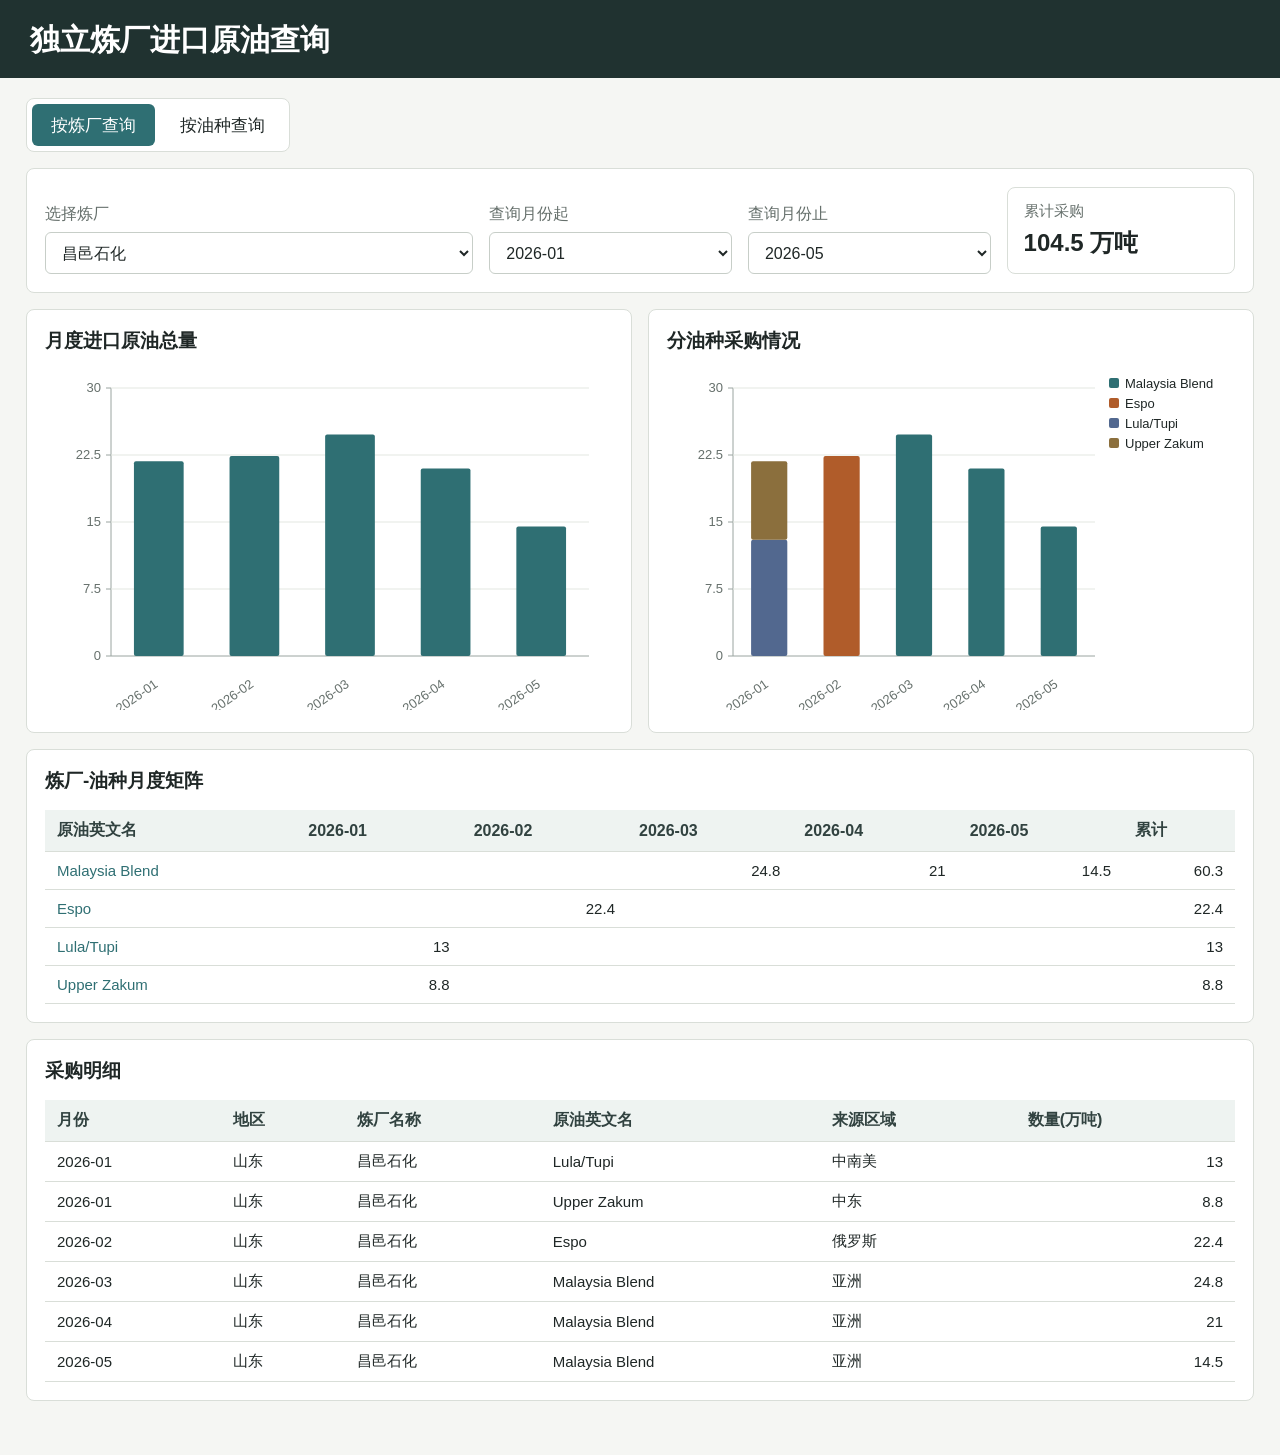
==== web/index.html @ 6b24565d "Publish OilChem query page" ====
﻿<!doctype html>
<html lang="zh-CN">
  <head>
    <meta charset="utf-8" />
    <meta name="viewport" content="width=device-width, initial-scale=1" />
    <title>独立炼厂进口原油查询</title>
    <link rel="stylesheet" href="style.css?v=20260705b" />
  </head>
  <body>
    <header class="page-header">
      <h1>独立炼厂进口原油查询</h1>
    </header>

    <main>
      <section class="local-load" id="localLoad" hidden>
        <span>浏览器阻止直接读取本地 JSON。请选择生成后的 JSON 文件：</span>
        <input id="jsonFileInput" type="file" accept=".json,application/json" />
      </section>

      <nav class="tabs" aria-label="页面切换">
        <button class="tab active" data-tab="refinery" type="button">按炼厂查询</button>
        <button class="tab" data-tab="oil" type="button">按油种查询</button>
      </nav>

      <section id="refinery" class="panel active">
        <section class="query-panel">
          <label>
            选择炼厂
            <select id="refinerySelect"></select>
          </label>
          <label>
            查询月份起
            <select id="refineryMonthStart"></select>
          </label>
          <label>
            查询月份止
            <select id="refineryMonthEnd"></select>
          </label>
          <div class="metric inline-metric">
            <span>累计采购</span>
            <strong id="refineryTotal">-</strong>
          </div>
        </section>

        <div class="grid two">
          <section class="block">
            <h2>月度进口原油总量</h2>
            <div id="refineryMonthlyChart" class="chart"></div>
          </section>
          <section class="block">
            <h2>分油种采购情况</h2>
            <div id="refineryStackChart" class="chart"></div>
          </section>
        </div>
        <section class="block">
          <h2>炼厂-油种月度矩阵</h2>
          <div id="refineryMatrix"></div>
        </section>
        <section class="block">
          <h2>采购明细</h2>
          <div id="refineryDetail"></div>
        </section>
      </section>

      <section id="oil" class="panel">
        <section class="query-panel">
          <label>
            选择油种
            <select id="oilSelect"></select>
          </label>
          <label>
            查询月份起
            <select id="oilMonthStart"></select>
          </label>
          <label>
            查询月份止
            <select id="oilMonthEnd"></select>
          </label>
          <div class="metric inline-metric">
            <span>累计采购</span>
            <strong id="oilTotal">-</strong>
          </div>
        </section>

        <div class="grid two">
          <section class="block">
            <h2>月度采购总量</h2>
            <div id="oilMonthlyChart" class="chart"></div>
          </section>
          <section class="block">
            <h2>分炼厂采购量</h2>
            <div id="oilRefineryChart" class="chart"></div>
          </section>
        </div>
        <section class="block">
          <h2>油种-炼厂月度矩阵</h2>
          <div id="oilMatrix"></div>
        </section>
        <section class="block">
          <h2>采购明细</h2>
          <div id="oilDetail"></div>
        </section>
      </section>
    </main>

    <script src="app.js?v=20260705a"></script>
  </body>
</html>
---- web/style.css ----
﻿:root {
  --bg: #f5f6f3;
  --panel: #ffffff;
  --line: #d9ded8;
  --text: #1f2726;
  --muted: #66706c;
  --primary: #2f6f73;
  --primary-dark: #203230;
  --accent: #b05c2a;
  --soft: #eef3f1;
}

* { box-sizing: border-box; }

body {
  margin: 0;
  background: var(--bg);
  color: var(--text);
  font-family: "Microsoft YaHei", "PingFang SC", Arial, sans-serif;
  font-size: 16px;
}

.page-header {
  padding: 22px 30px 20px;
  background: var(--primary-dark);
  color: #fff;
}

.page-header h1 {
  margin: 0;
  font-size: 30px;
  line-height: 1.2;
  font-weight: 700;
}

main { padding: 20px 26px 38px; }
h2 { margin: 0 0 16px; font-size: 19px; }

.local-load,
.tabs,
.query-panel,
.block,
.metric {
  border: 1px solid var(--line);
  background: var(--panel);
}

.local-load {
  margin-bottom: 14px;
  padding: 14px 16px;
  color: var(--accent);
}

.tabs {
  display: inline-flex;
  gap: 6px;
  padding: 5px;
  border-radius: 8px;
}

.tab {
  height: 42px;
  border: 1px solid transparent;
  border-radius: 6px;
  padding: 0 18px;
  background: transparent;
  color: var(--text);
  font: inherit;
  font-size: 17px;
  cursor: pointer;
}

.tab.active { background: var(--primary); color: white; }

.panel { display: none; margin-top: 16px; }
.panel.active { display: block; }

.query-panel {
  display: grid;
  grid-template-columns: minmax(280px, 1.5fr) repeat(2, minmax(170px, 0.85fr)) minmax(190px, 0.8fr);
  gap: 16px;
  align-items: end;
  margin-bottom: 16px;
  padding: 18px;
  border-radius: 8px;
}

label {
  display: grid;
  gap: 7px;
  color: var(--muted);
  font-size: 16px;
}

select,
input {
  height: 42px;
  min-width: 0;
  border: 1px solid #c7cec8;
  border-radius: 6px;
  padding: 0 12px;
  background: white;
  color: var(--text);
  font: inherit;
  font-size: 16px;
}

.metric {
  padding: 14px 16px;
  border-radius: 8px;
}

.inline-metric { min-height: 66px; }
.metric span { display: block; color: var(--muted); font-size: 15px; }
.metric strong { display: block; margin-top: 6px; font-size: 24px; }

.grid { display: grid; gap: 16px; }
.grid.two { grid-template-columns: repeat(2, minmax(0, 1fr)); }

.block {
  margin-bottom: 16px;
  padding: 18px;
  overflow: auto;
  border-radius: 8px;
}

.chart { min-height: 340px; width: 100%; }
svg { width: 100%; height: 100%; min-height: inherit; }
svg text { fill: var(--muted); font-size: 14px; }
svg .axis, svg .tick { font-size: 13px; }
svg .value { fill: var(--text); font-size: 13px; }
svg .legend { fill: var(--text); font-size: 13px; }

.data-table {
  width: 100%;
  min-width: 780px;
  border-collapse: collapse;
  font-size: 15px;
}

.data-table th,
.data-table td {
  border-bottom: 1px solid var(--line);
  padding: 10px 12px;
  text-align: left;
  white-space: nowrap;
}

.data-table th {
  position: sticky;
  top: 0;
  z-index: 1;
  background: var(--soft);
  color: #314240;
  font-weight: 700;
  cursor: pointer;
  font-size: 16px;
}

.data-table th.sorted { color: var(--accent); }
.data-table .num { text-align: right; font-variant-numeric: tabular-nums; }

.link-button {
  height: auto;
  border: 0;
  padding: 0;
  background: transparent;
  color: var(--primary);
  text-align: left;
  font: inherit;
  cursor: pointer;
}

.link-button:hover { color: var(--accent); text-decoration: underline; }

@media (max-width: 1100px) {
  .query-panel { grid-template-columns: repeat(2, minmax(0, 1fr)); }
  .grid.two { grid-template-columns: 1fr; }
}

@media (max-width: 680px) {
  .page-header { padding: 18px; }
  main { padding: 12px; }
  .tabs { display: flex; }
  .tab { flex: 1; }
  .query-panel { grid-template-columns: 1fr; }
}
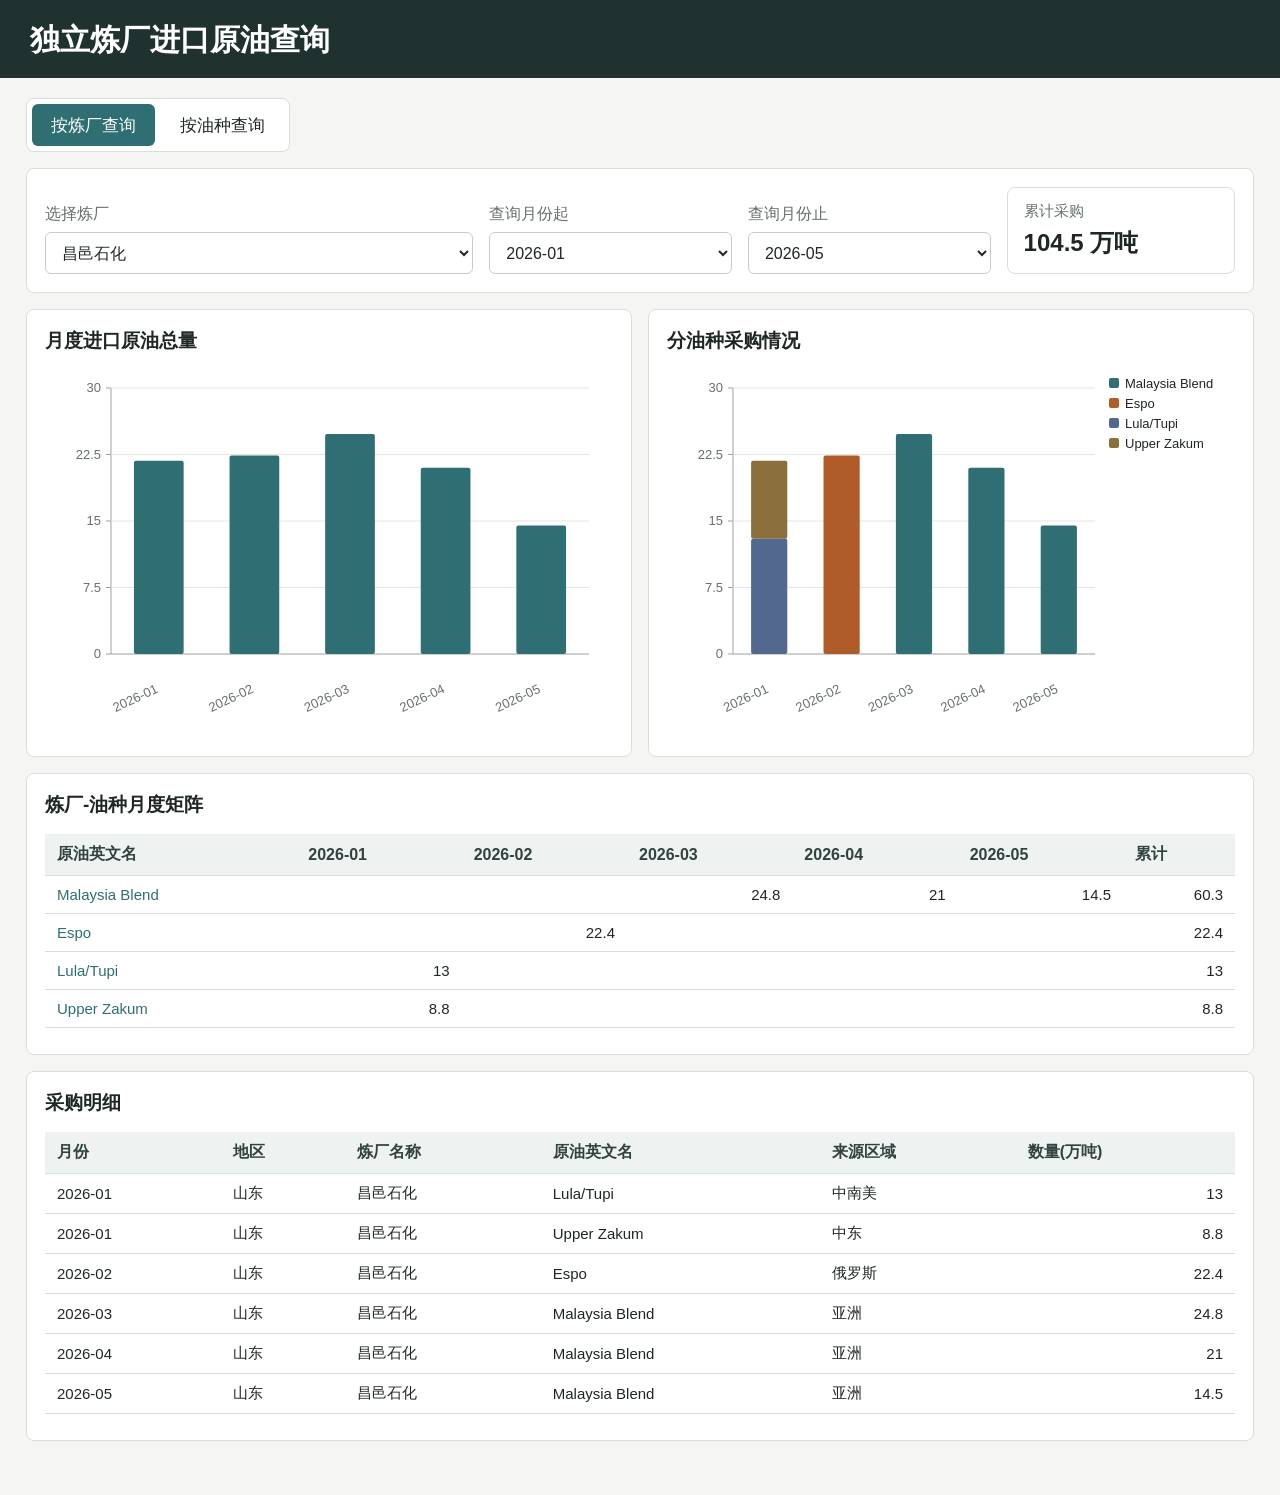
==== commit 92eca1c4: "Improve chart labels and table scrolling" ====
--- a/web/index.html
+++ b/web/index.html
@@ -4,7 +4,7 @@
     <meta charset="utf-8" />
     <meta name="viewport" content="width=device-width, initial-scale=1" />
     <title>独立炼厂进口原油查询</title>
-    <link rel="stylesheet" href="style.css?v=20260705b" />
+    <link rel="stylesheet" href="style.css?v=20260705c" />
   </head>
   <body>
     <header class="page-header">
@@ -103,7 +103,8 @@
       </section>
     </main>
 
-    <script src="app.js?v=20260705a"></script>
+    <script src="app.js?v=20260705c"></script>
   </body>
 </html>
 
+
--- a/web/style.css
+++ b/web/style.css
@@ -120,20 +120,31 @@
 .block {
   margin-bottom: 16px;
   padding: 18px;
-  overflow: auto;
+  overflow: hidden;
   border-radius: 8px;
 }
 
-.chart { min-height: 340px; width: 100%; }
+.chart { min-height: 360px; width: 100%; padding-bottom: 4px; }
 svg { width: 100%; height: 100%; min-height: inherit; }
 svg text { fill: var(--muted); font-size: 14px; }
 svg .axis, svg .tick { font-size: 13px; }
 svg .value { fill: var(--text); font-size: 13px; }
 svg .legend { fill: var(--text); font-size: 13px; }
 
+.table-scroll {
+  width: 100%;
+  overflow-x: auto;
+  overflow-y: hidden;
+  padding-bottom: 8px;
+}
+
+.table-scroll::-webkit-scrollbar { height: 10px; }
+.table-scroll::-webkit-scrollbar-thumb { background: #b8c2bd; border-radius: 999px; }
+.table-scroll::-webkit-scrollbar-track { background: #eef3f1; border-radius: 999px; }
+
 .data-table {
   width: 100%;
-  min-width: 780px;
+  min-width: max(780px, 100%);
   border-collapse: collapse;
   font-size: 15px;
 }
@@ -185,3 +196,4 @@
   .tab { flex: 1; }
   .query-panel { grid-template-columns: 1fr; }
 }
+
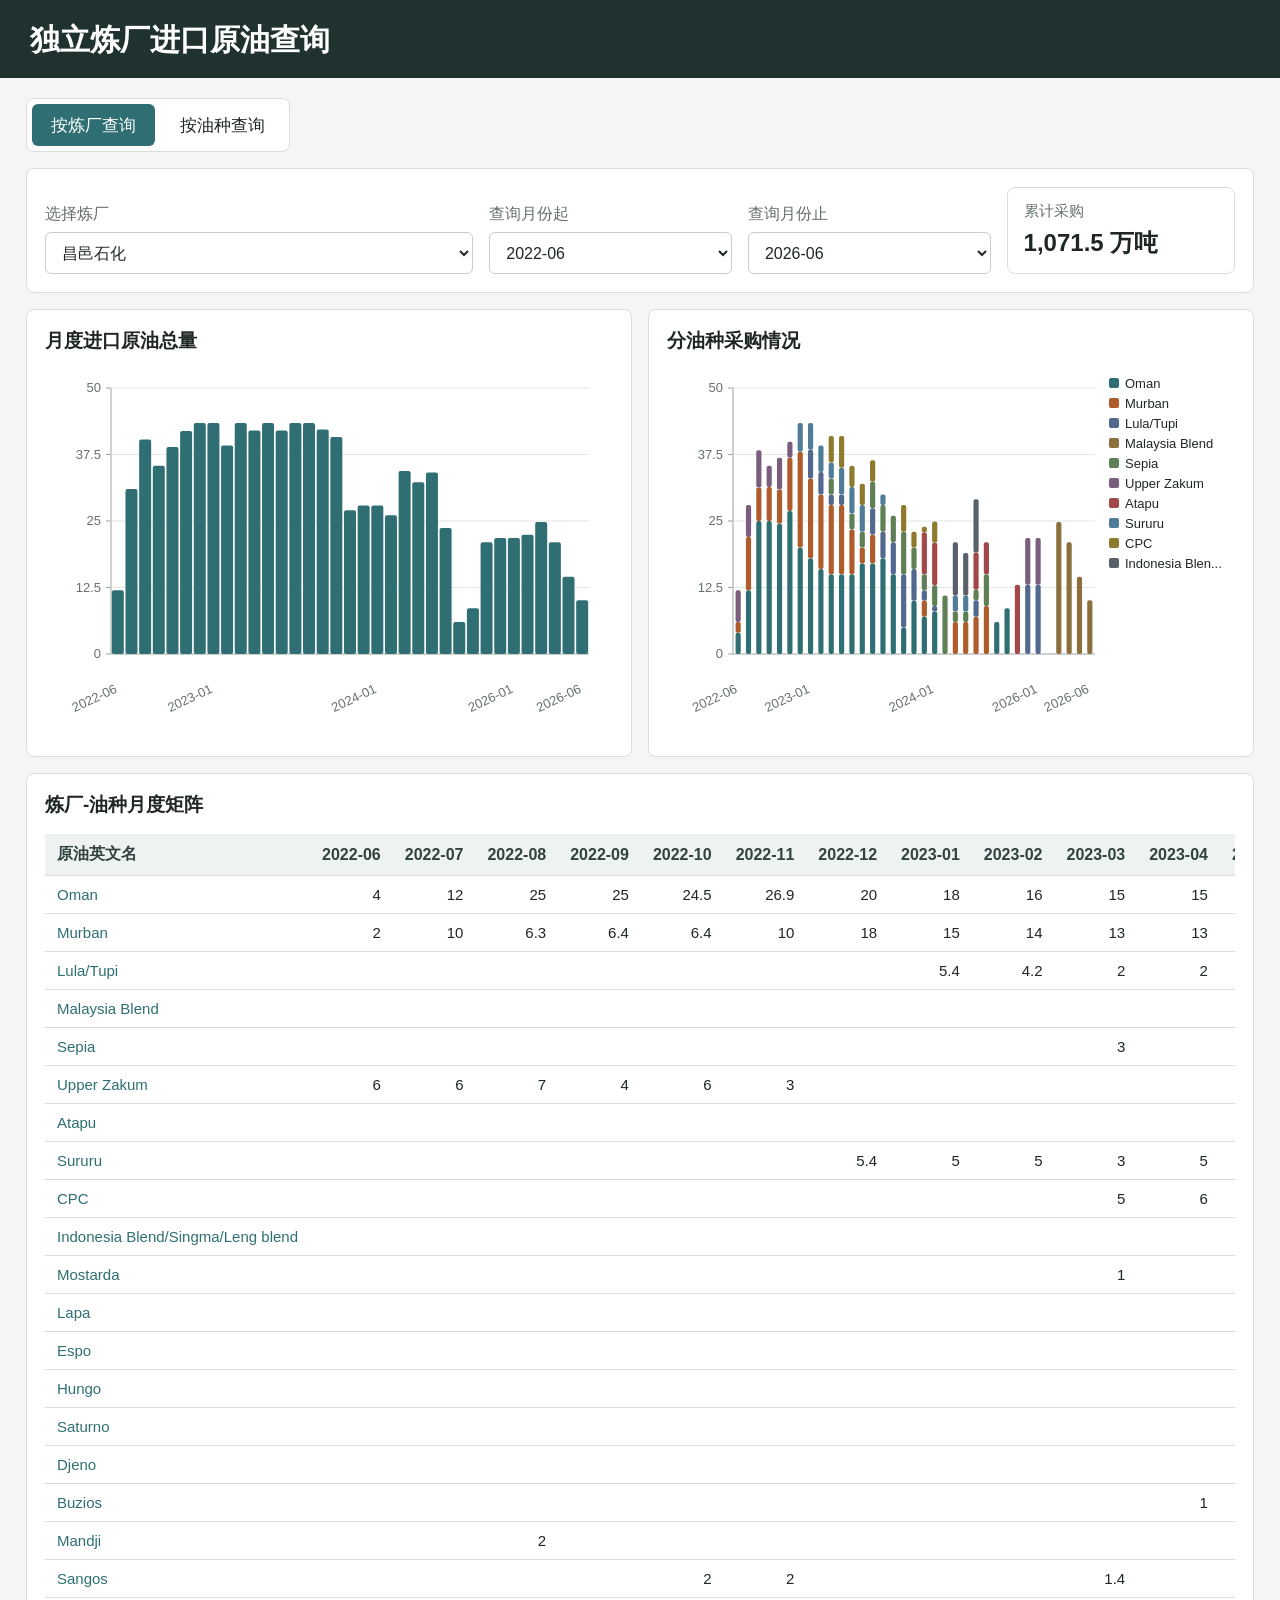
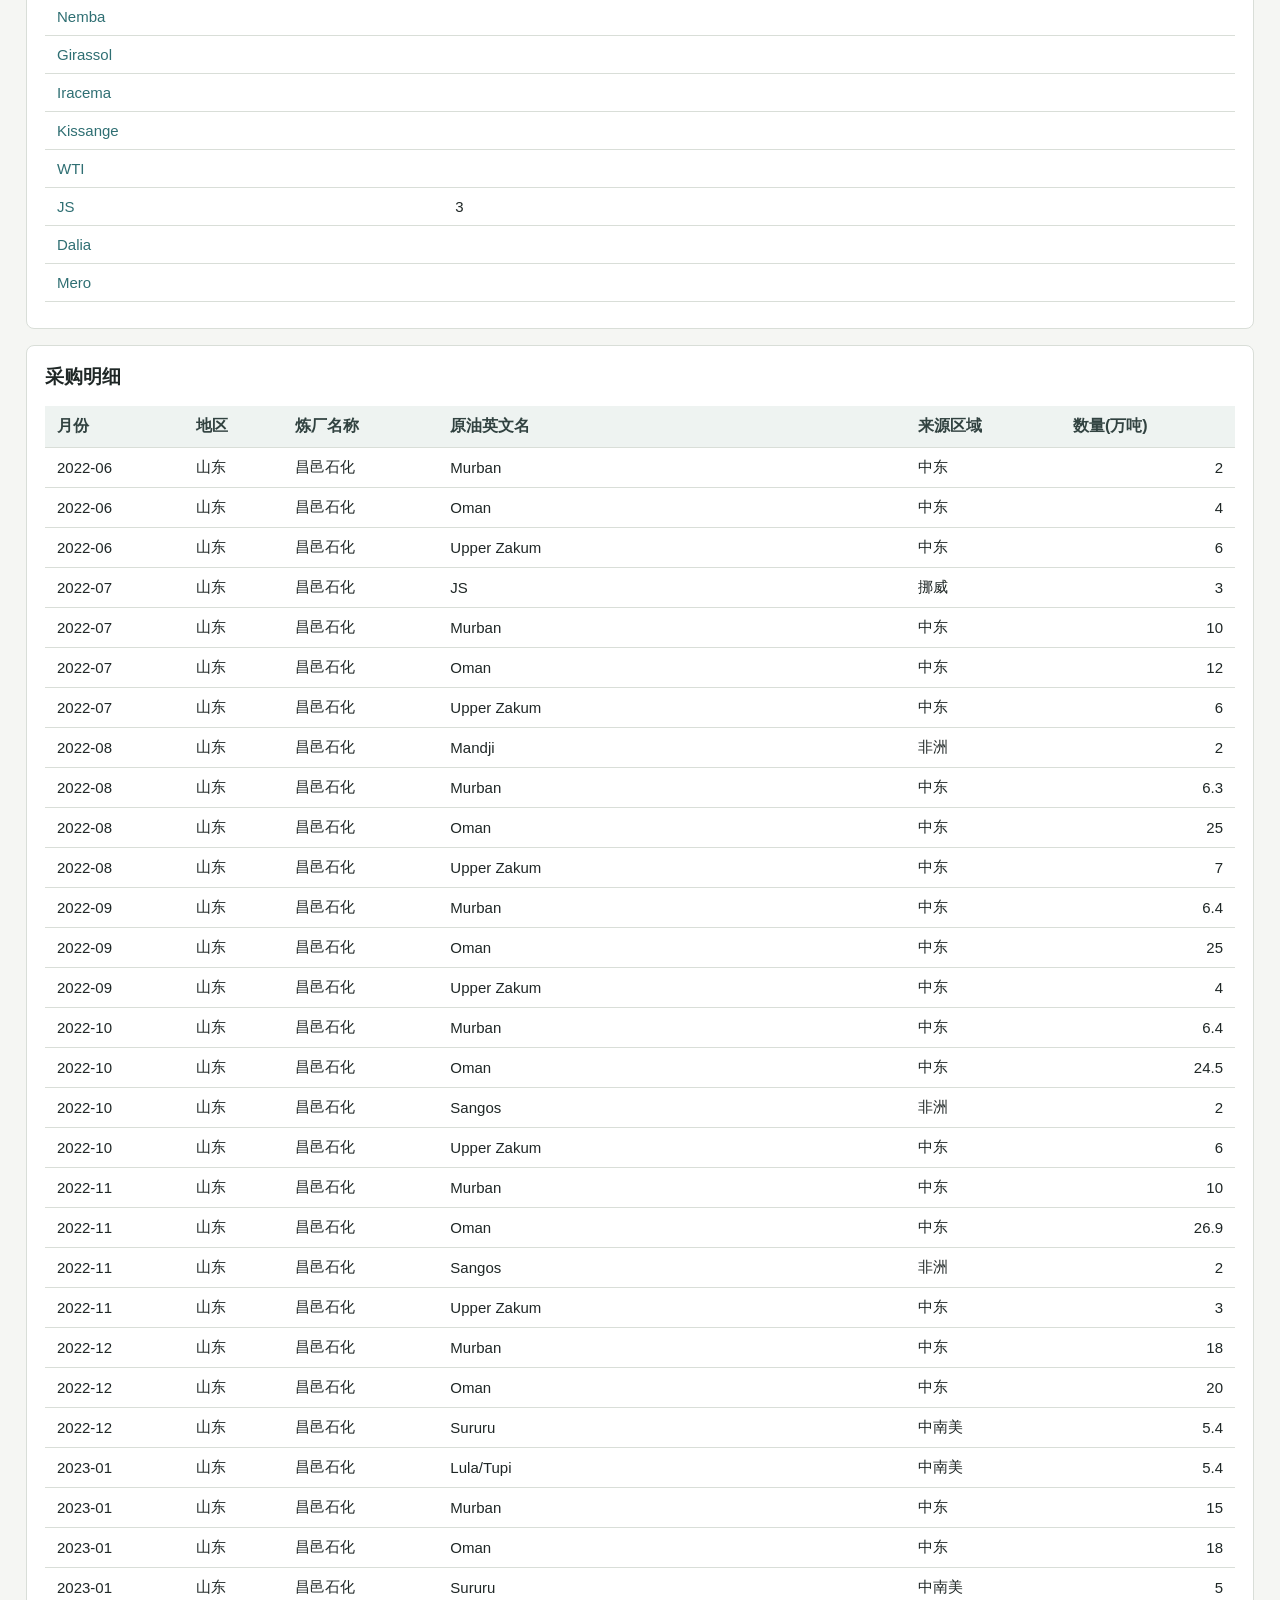
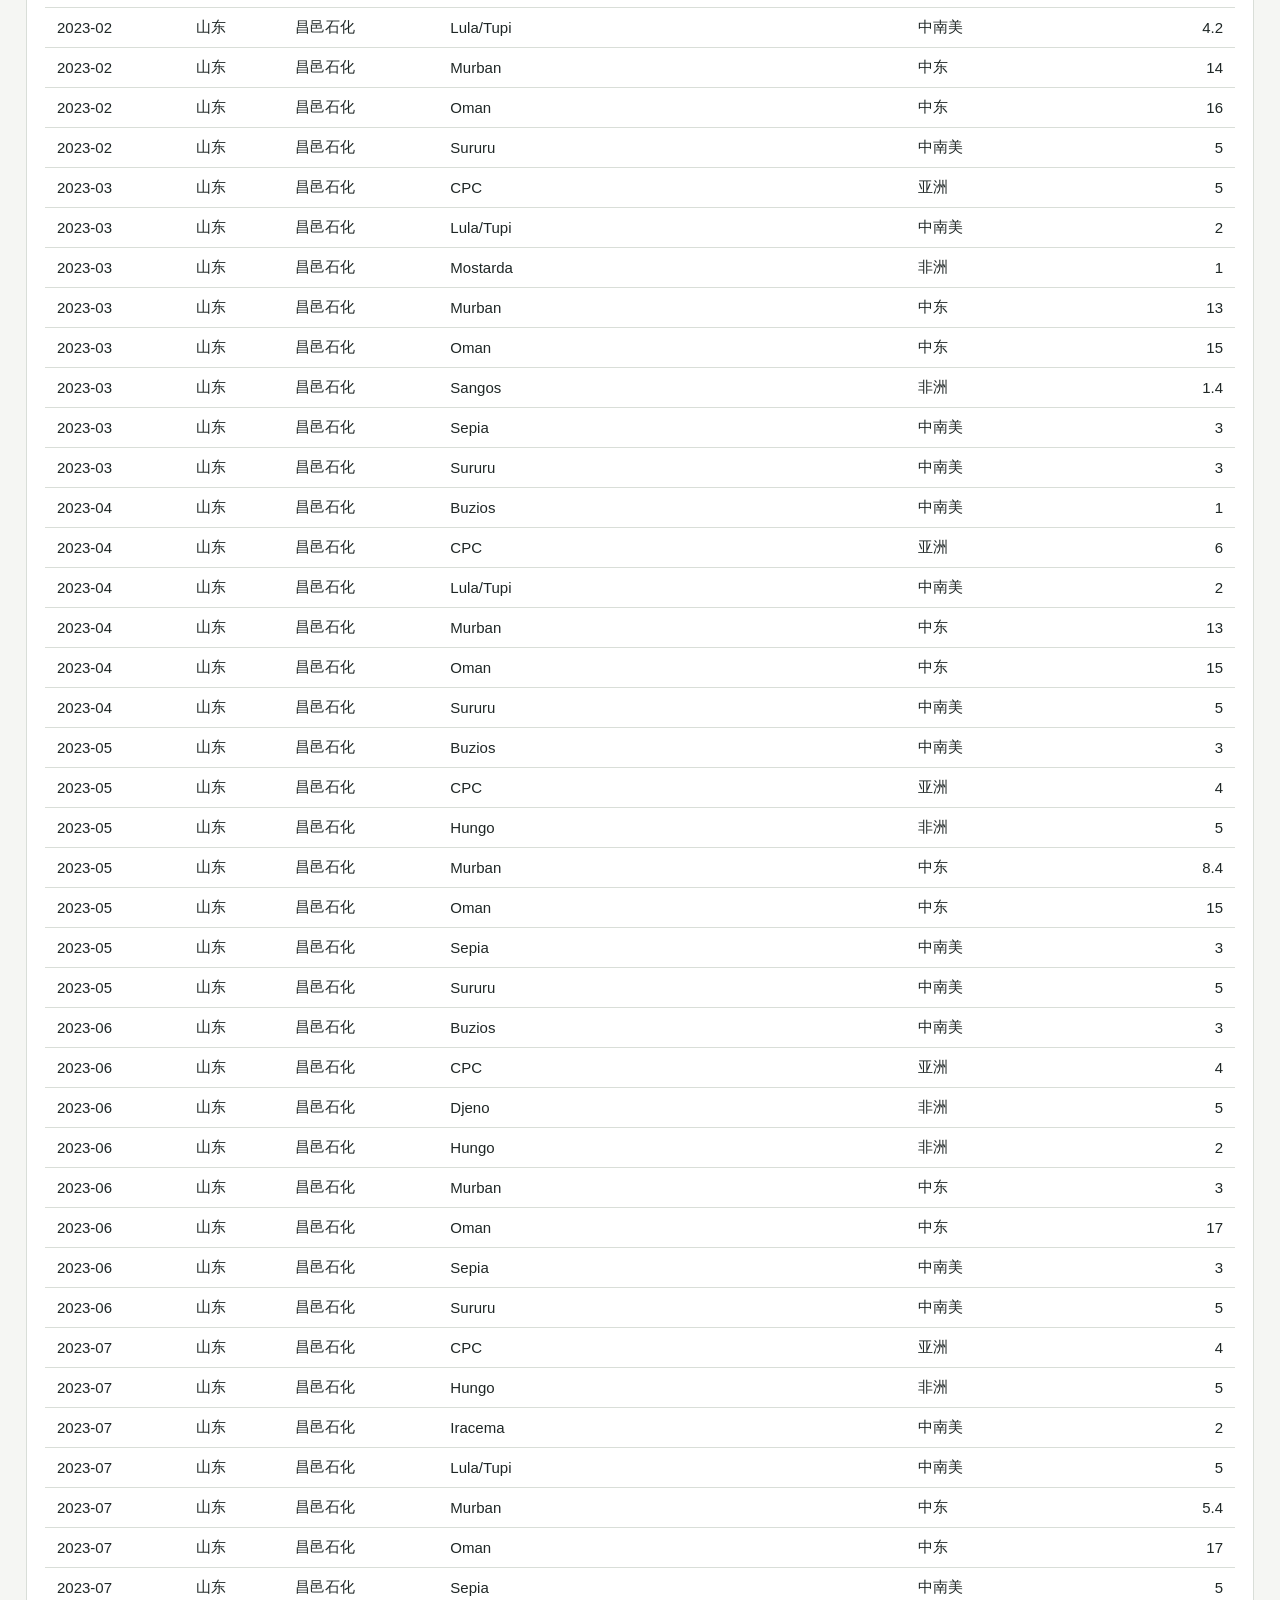
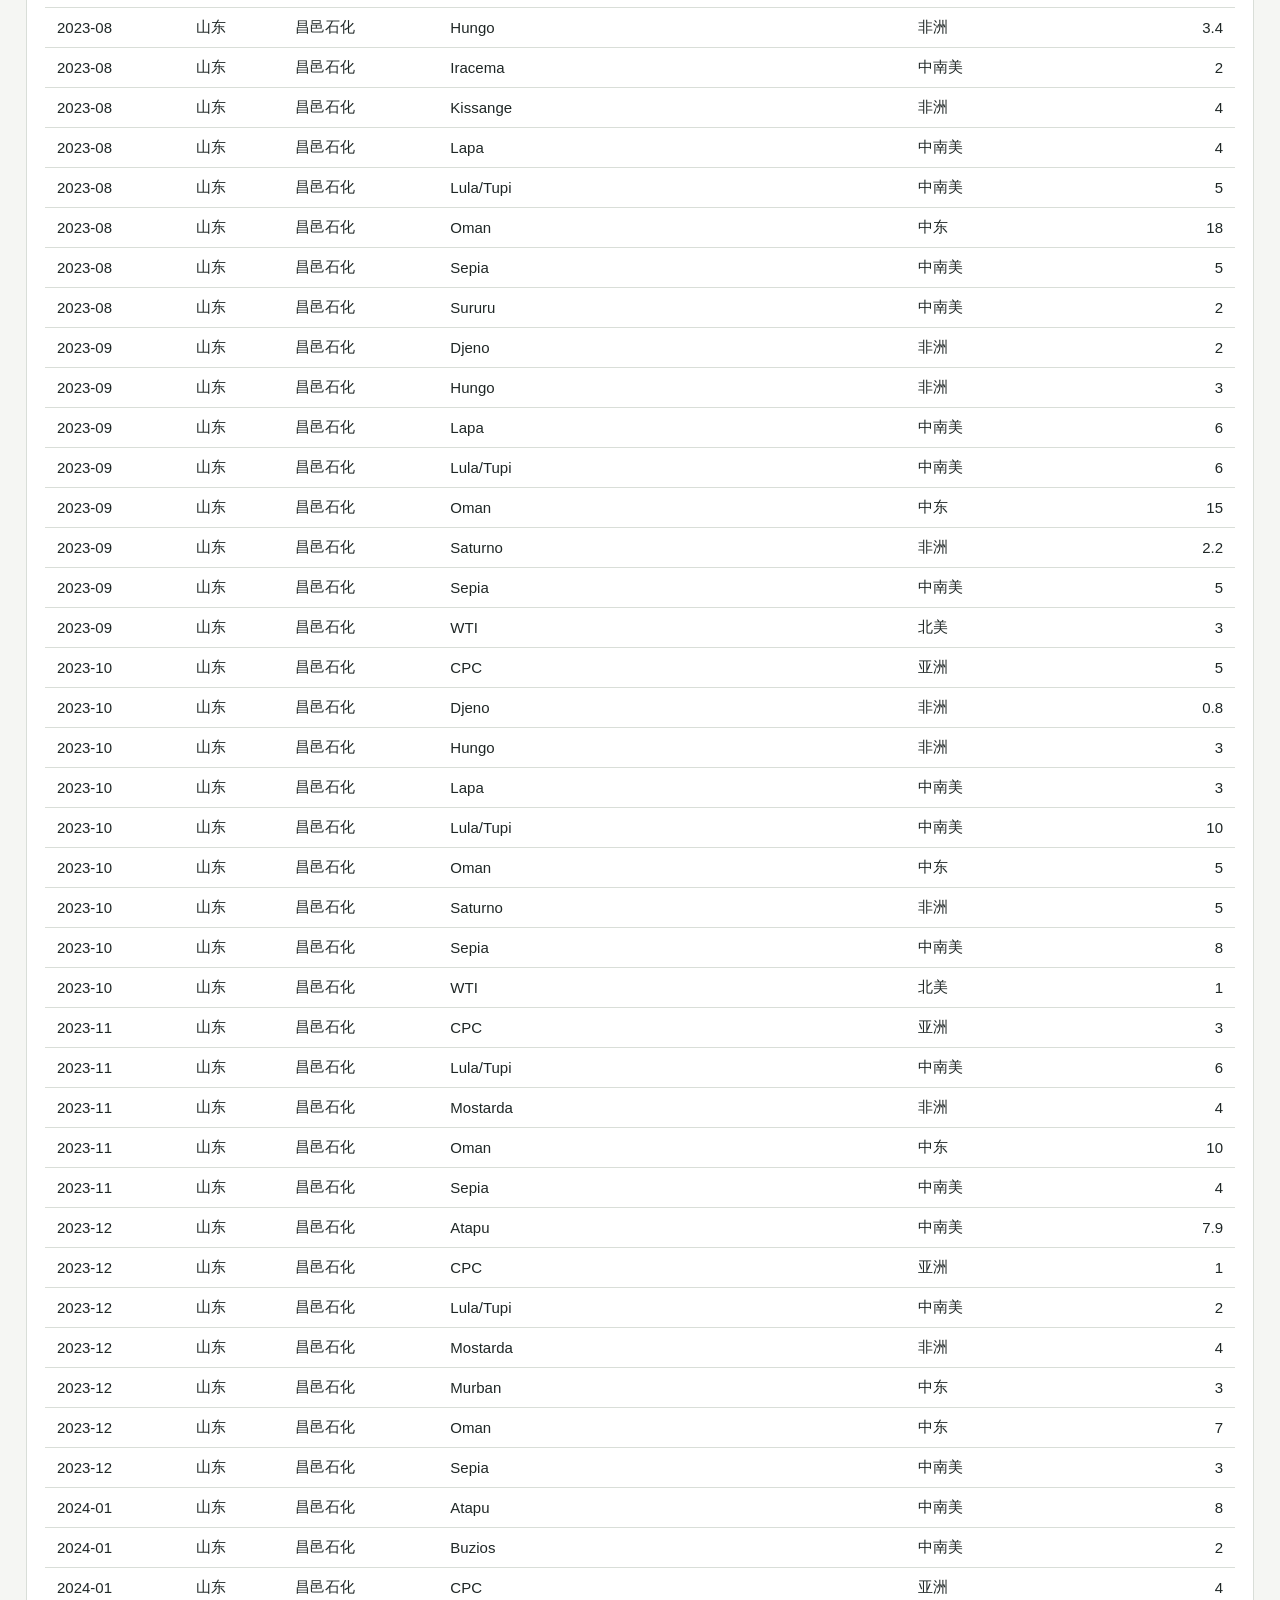
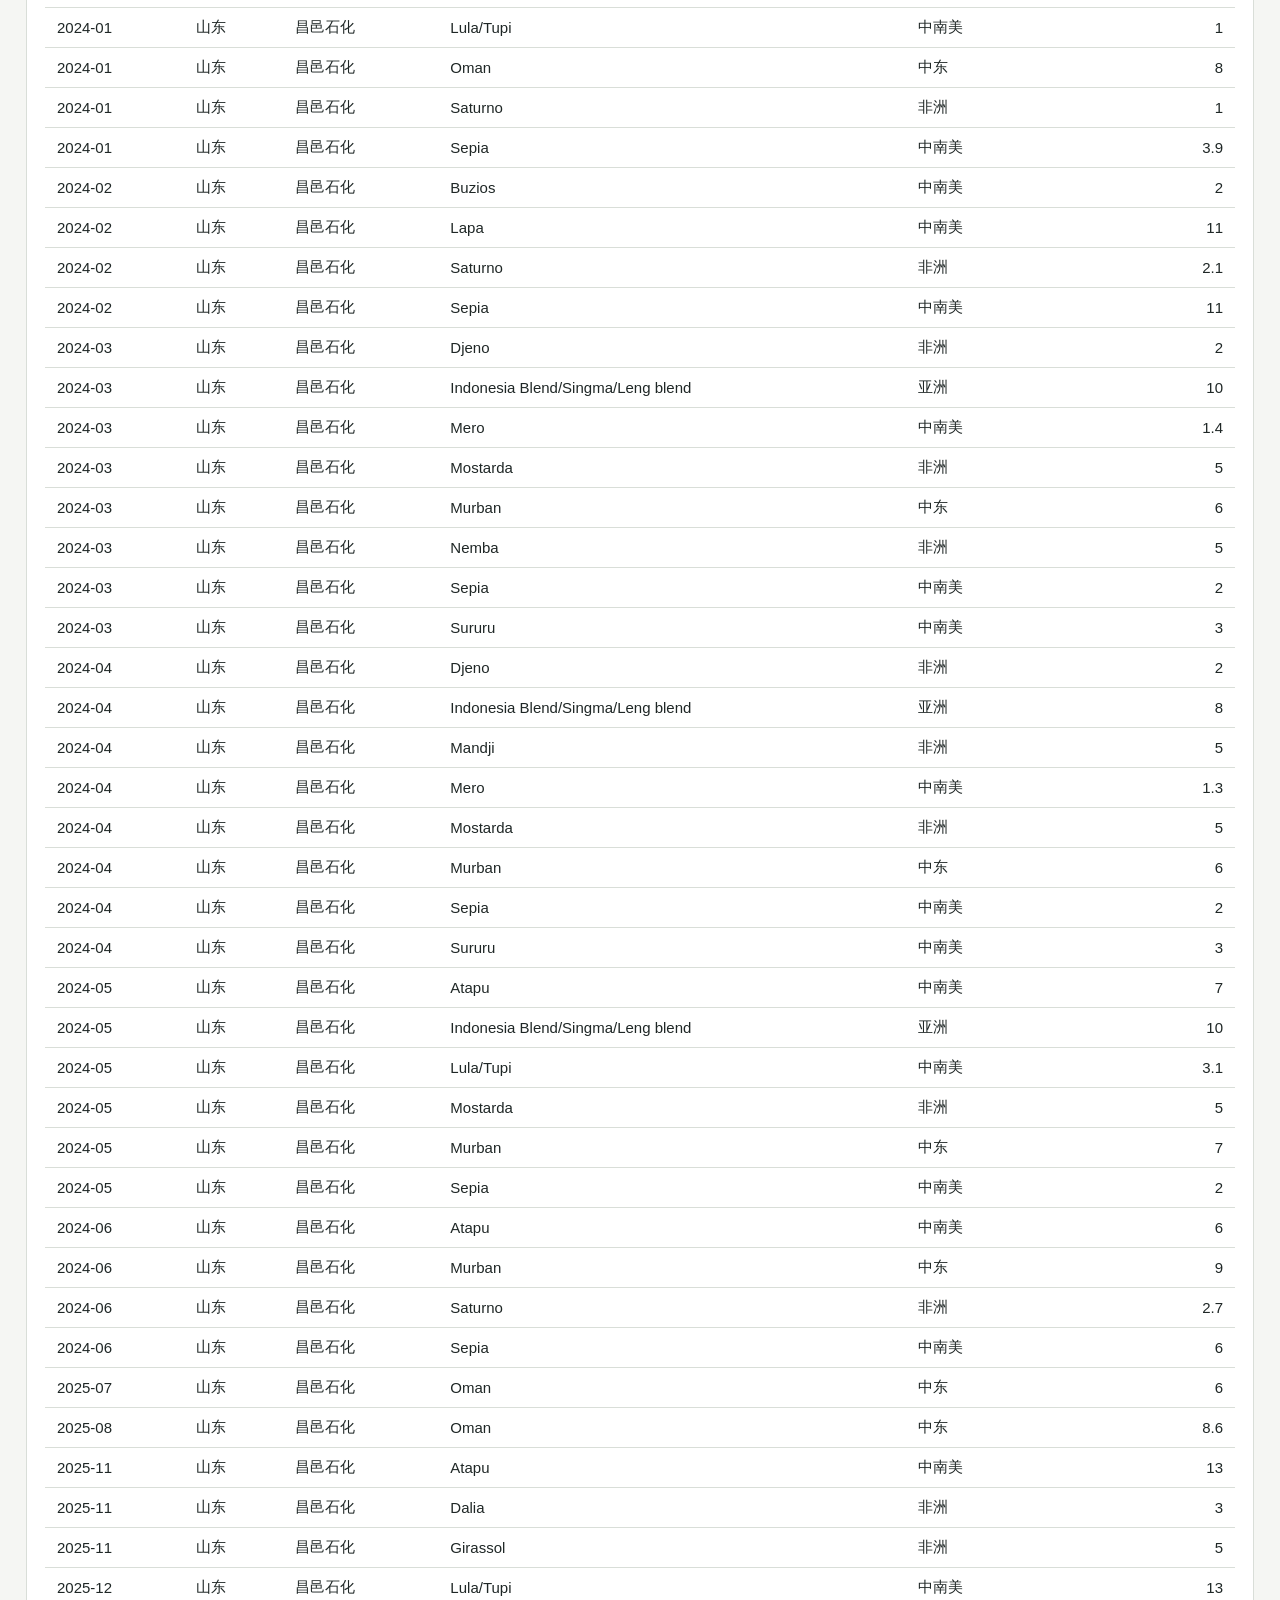
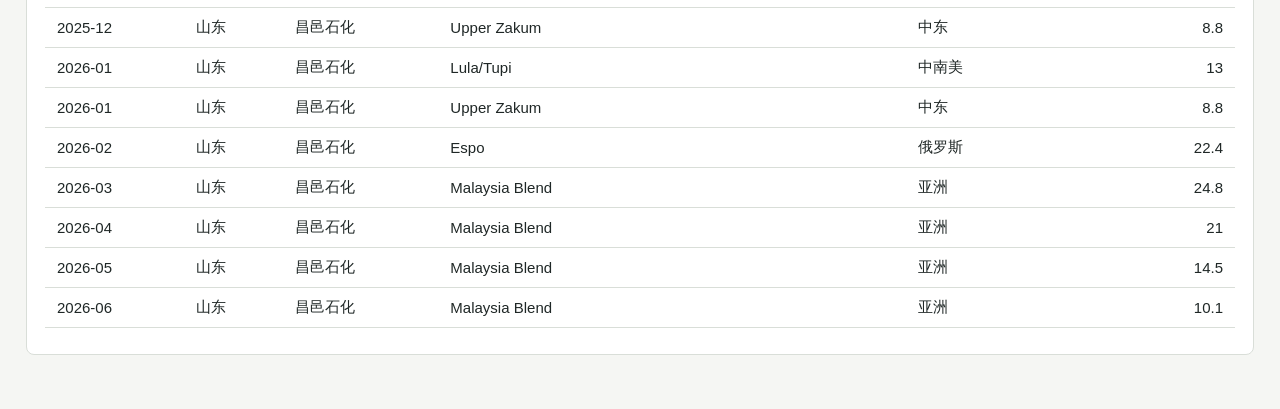
==== commit 108cdd53: "Reduce dense month axis labels" ====
--- a/web/index.html
+++ b/web/index.html
@@ -103,8 +103,10 @@
       </section>
     </main>
 
-    <script src="app.js?v=20260705c"></script>
+    <script src="app.js?v=20260717a"></script>
   </body>
 </html>
 
 
+
+
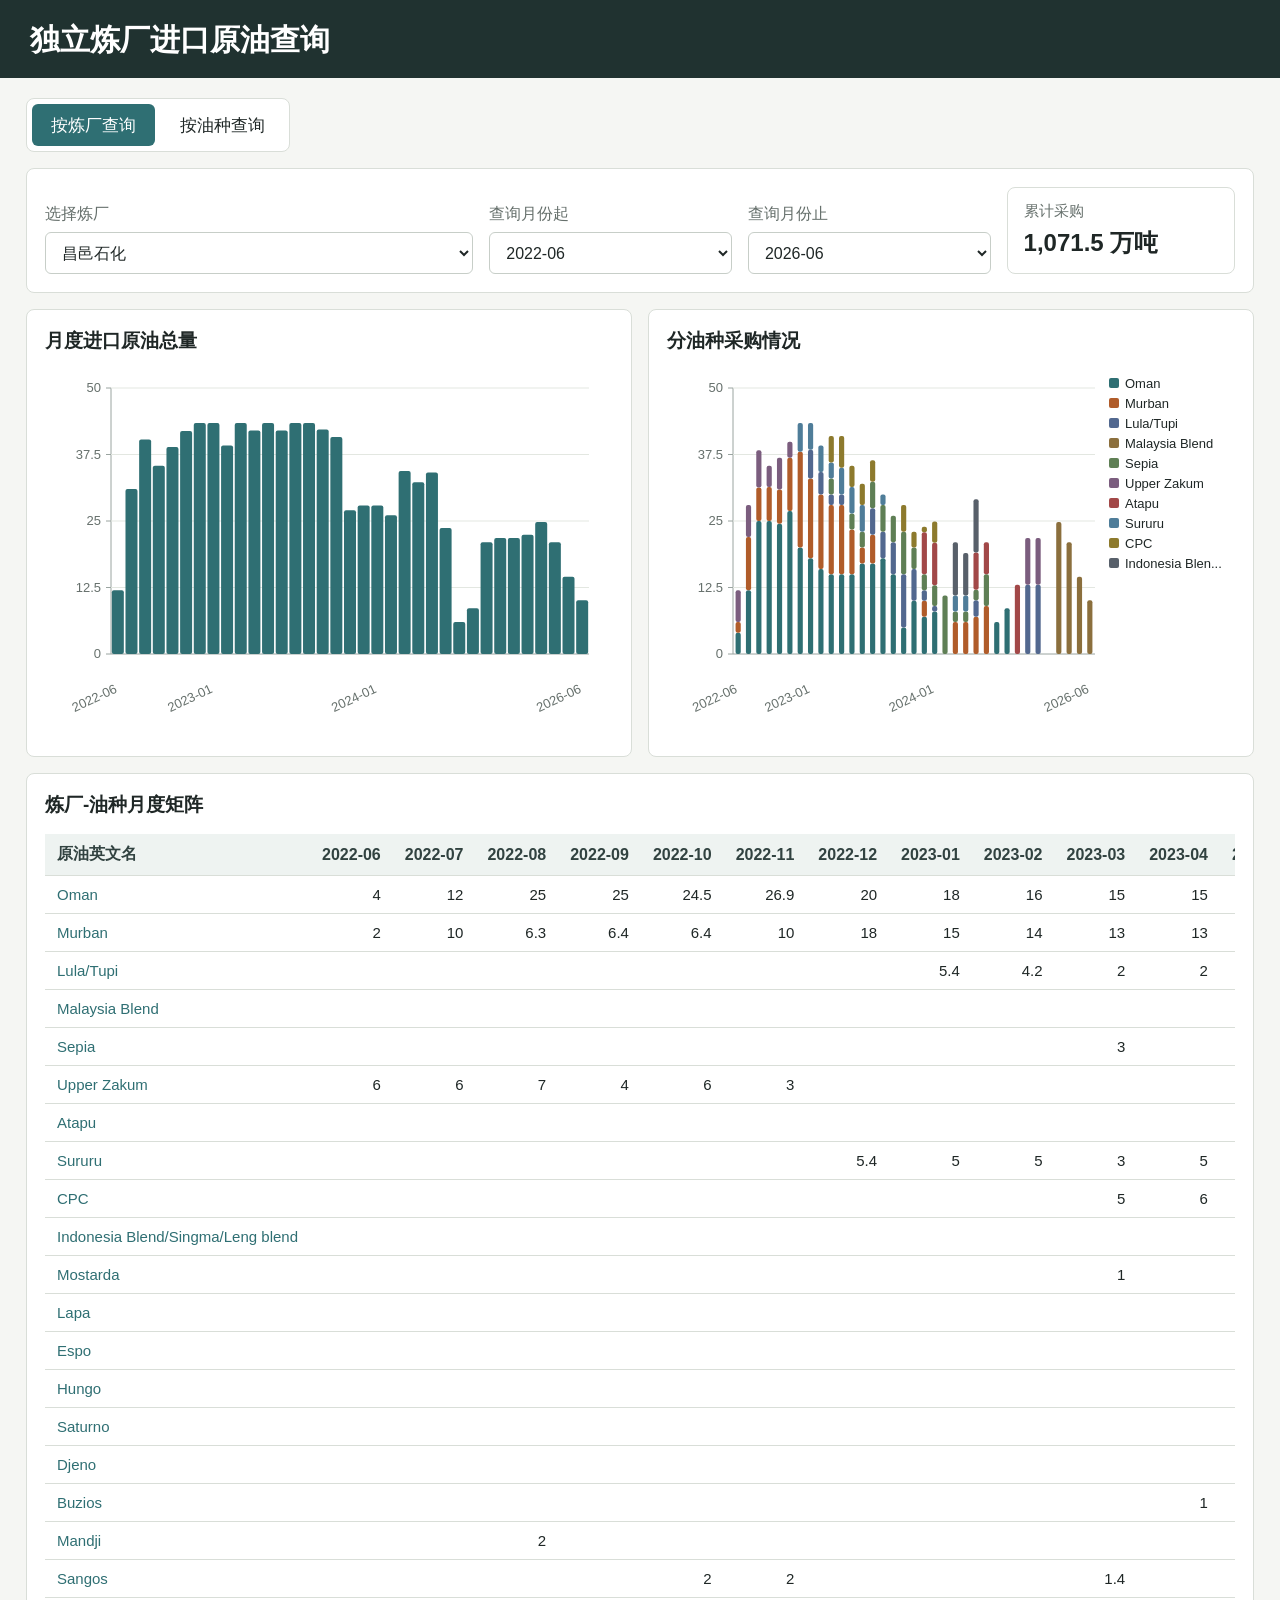
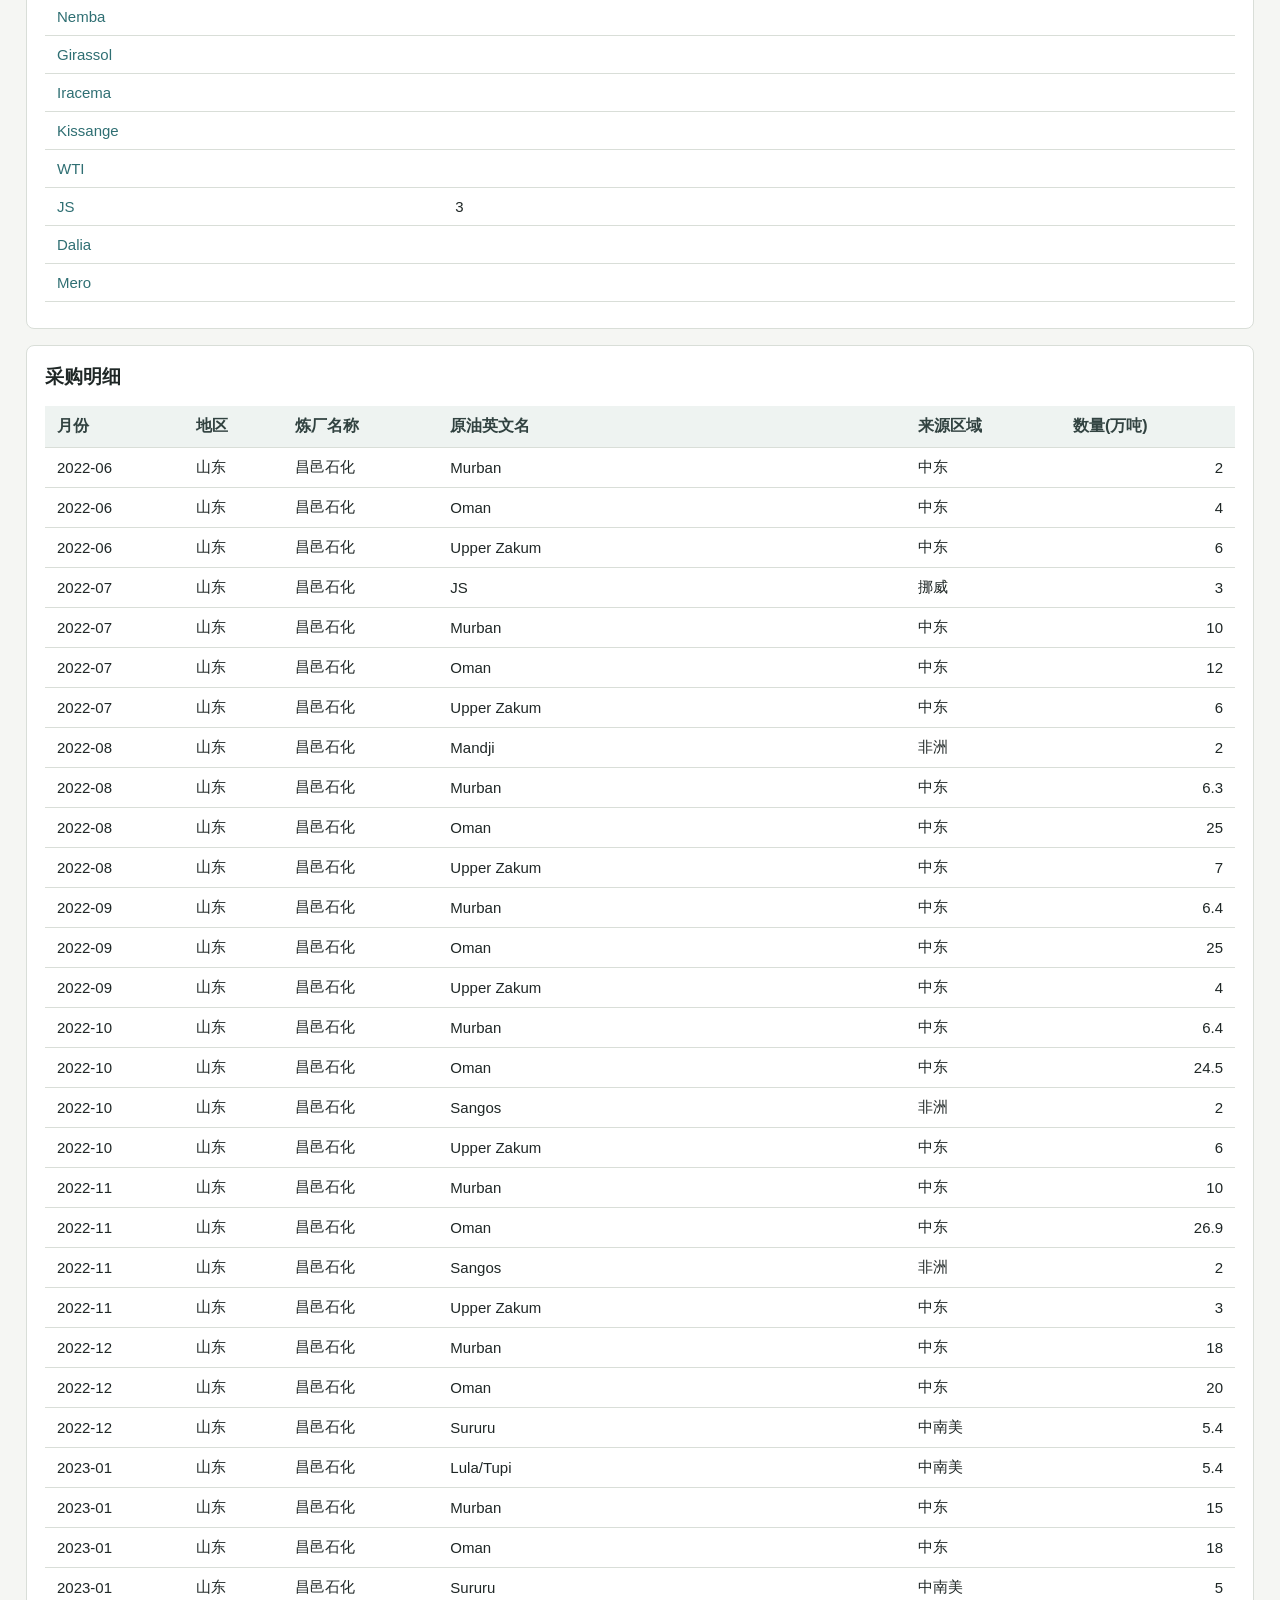
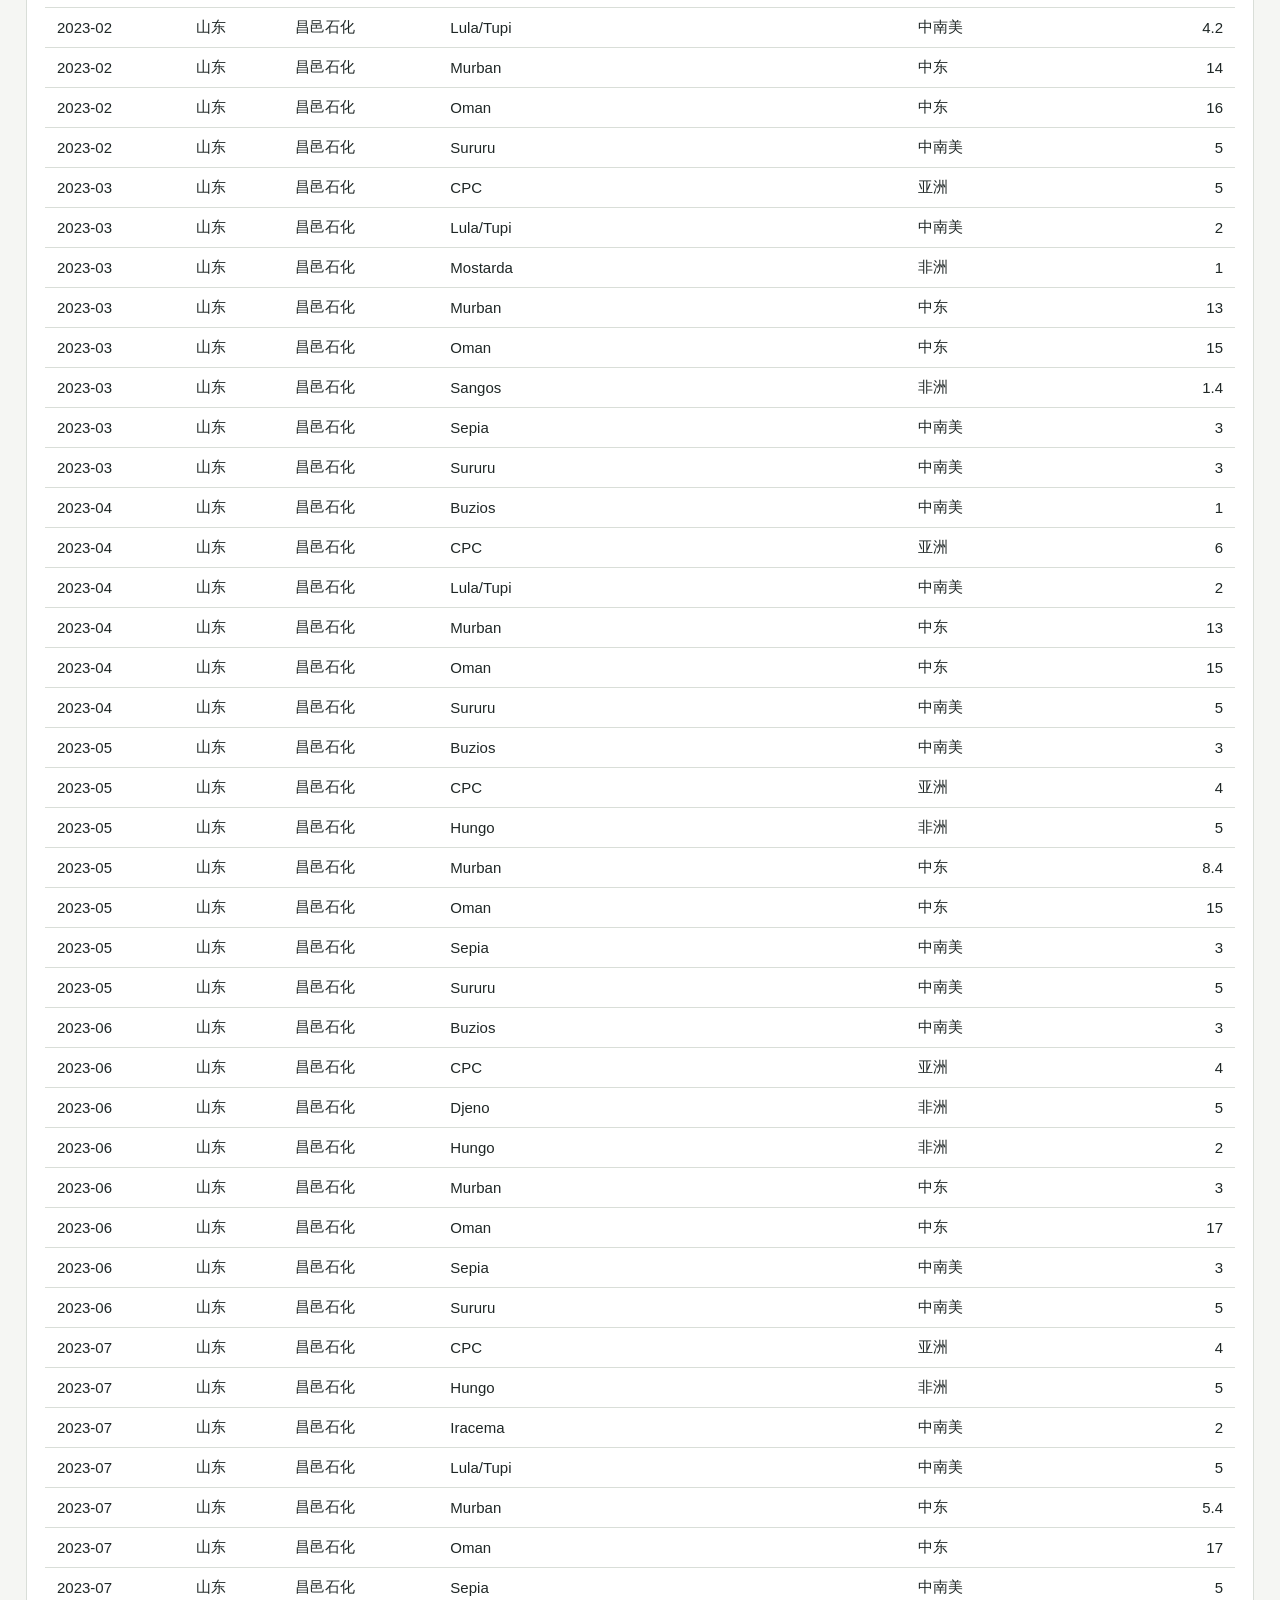
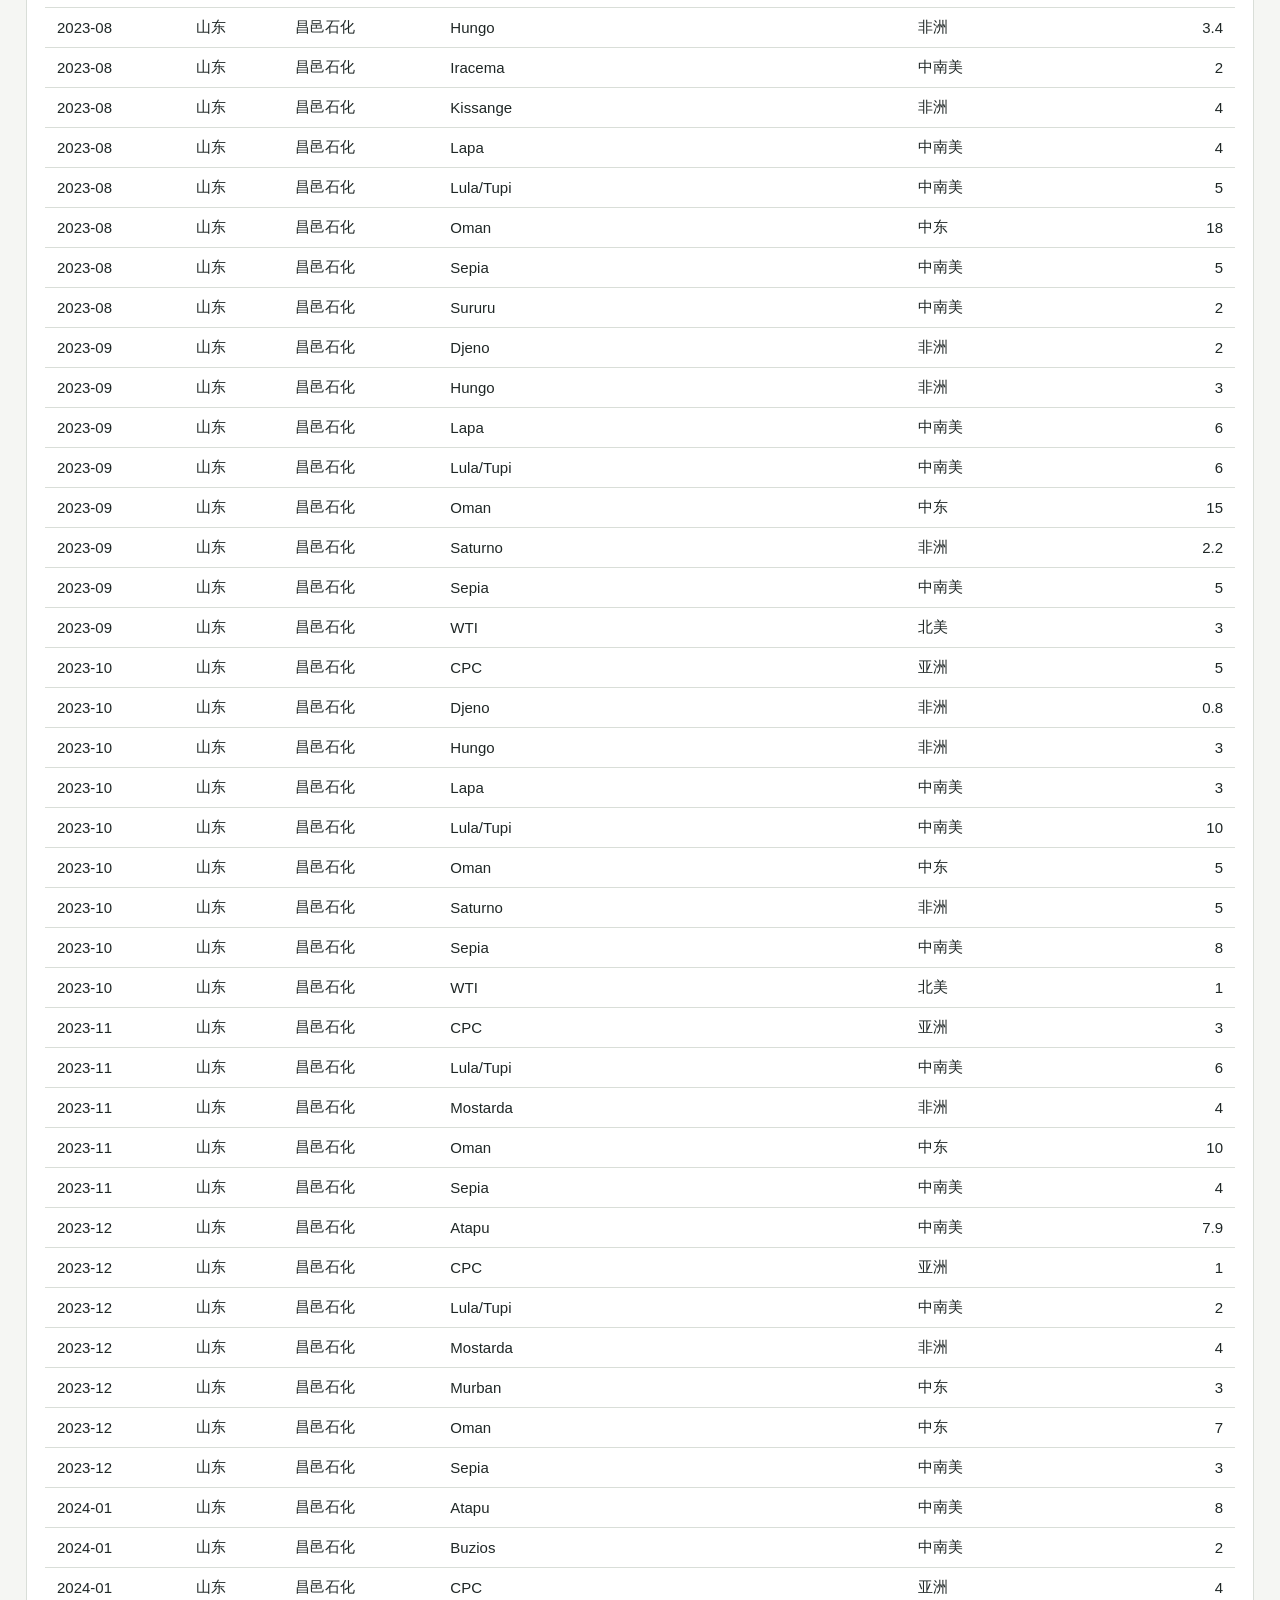
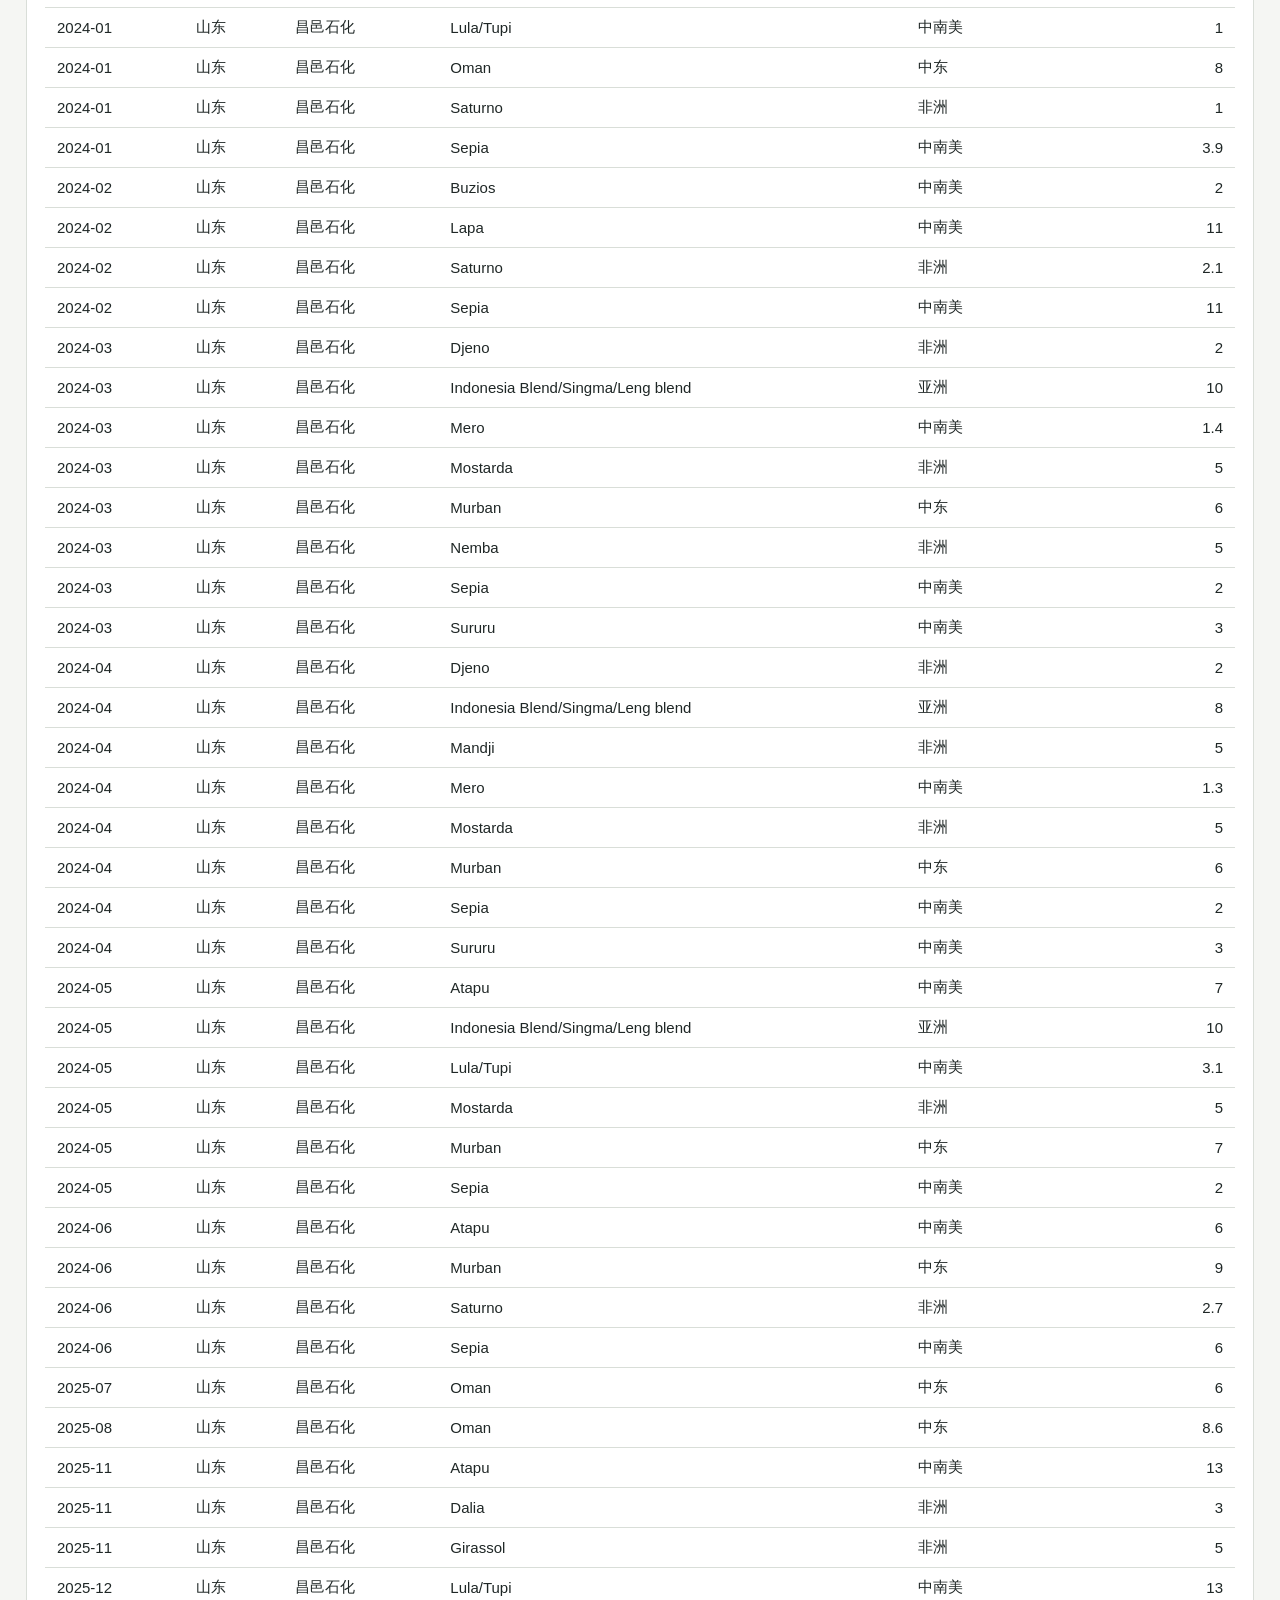
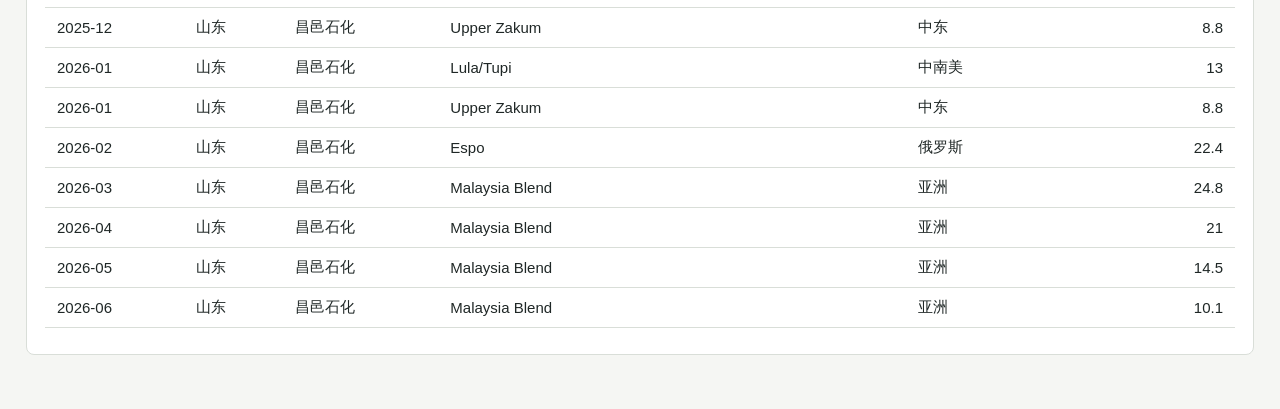
==== commit 7cd565b4: "Avoid overlapping month axis labels" ====
--- a/web/index.html
+++ b/web/index.html
@@ -103,10 +103,11 @@
       </section>
     </main>
 
-    <script src="app.js?v=20260717a"></script>
+    <script src="app.js?v=20260717b"></script>
   </body>
 </html>
 
 
 
 
+
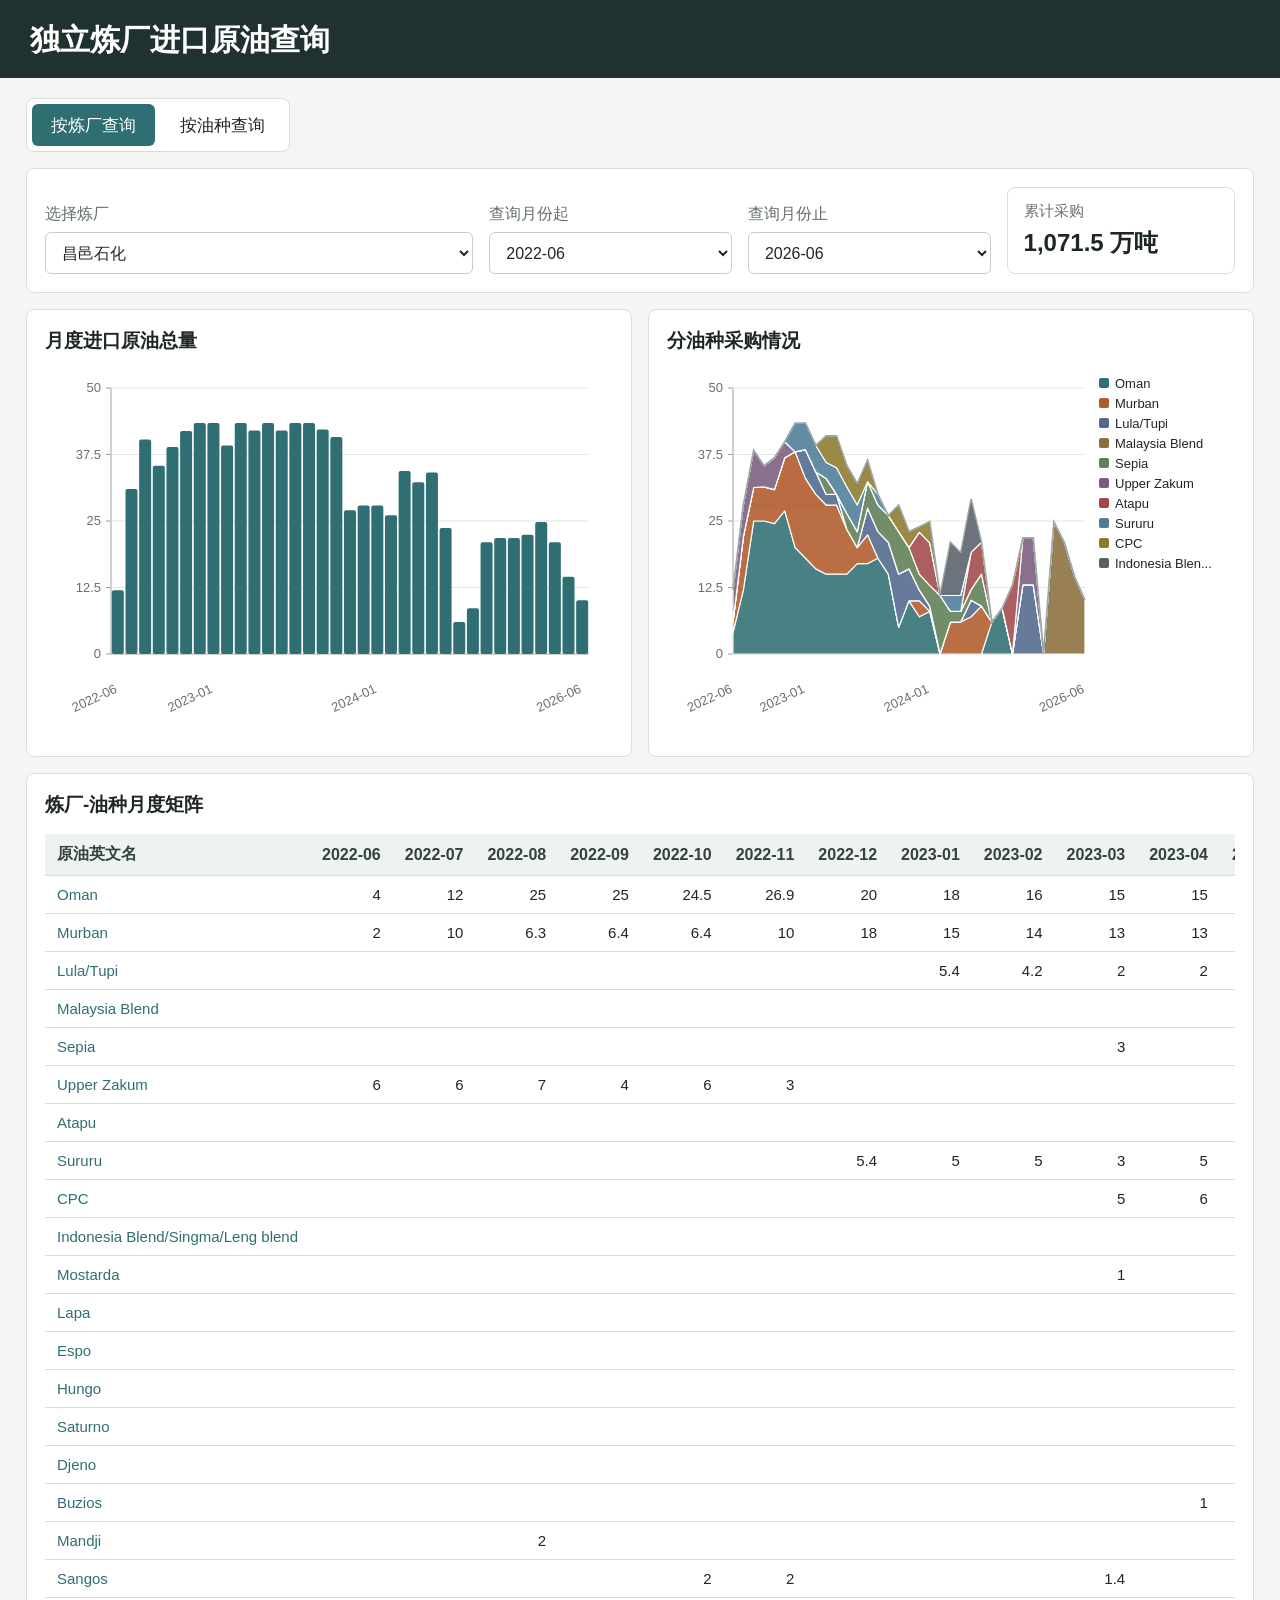
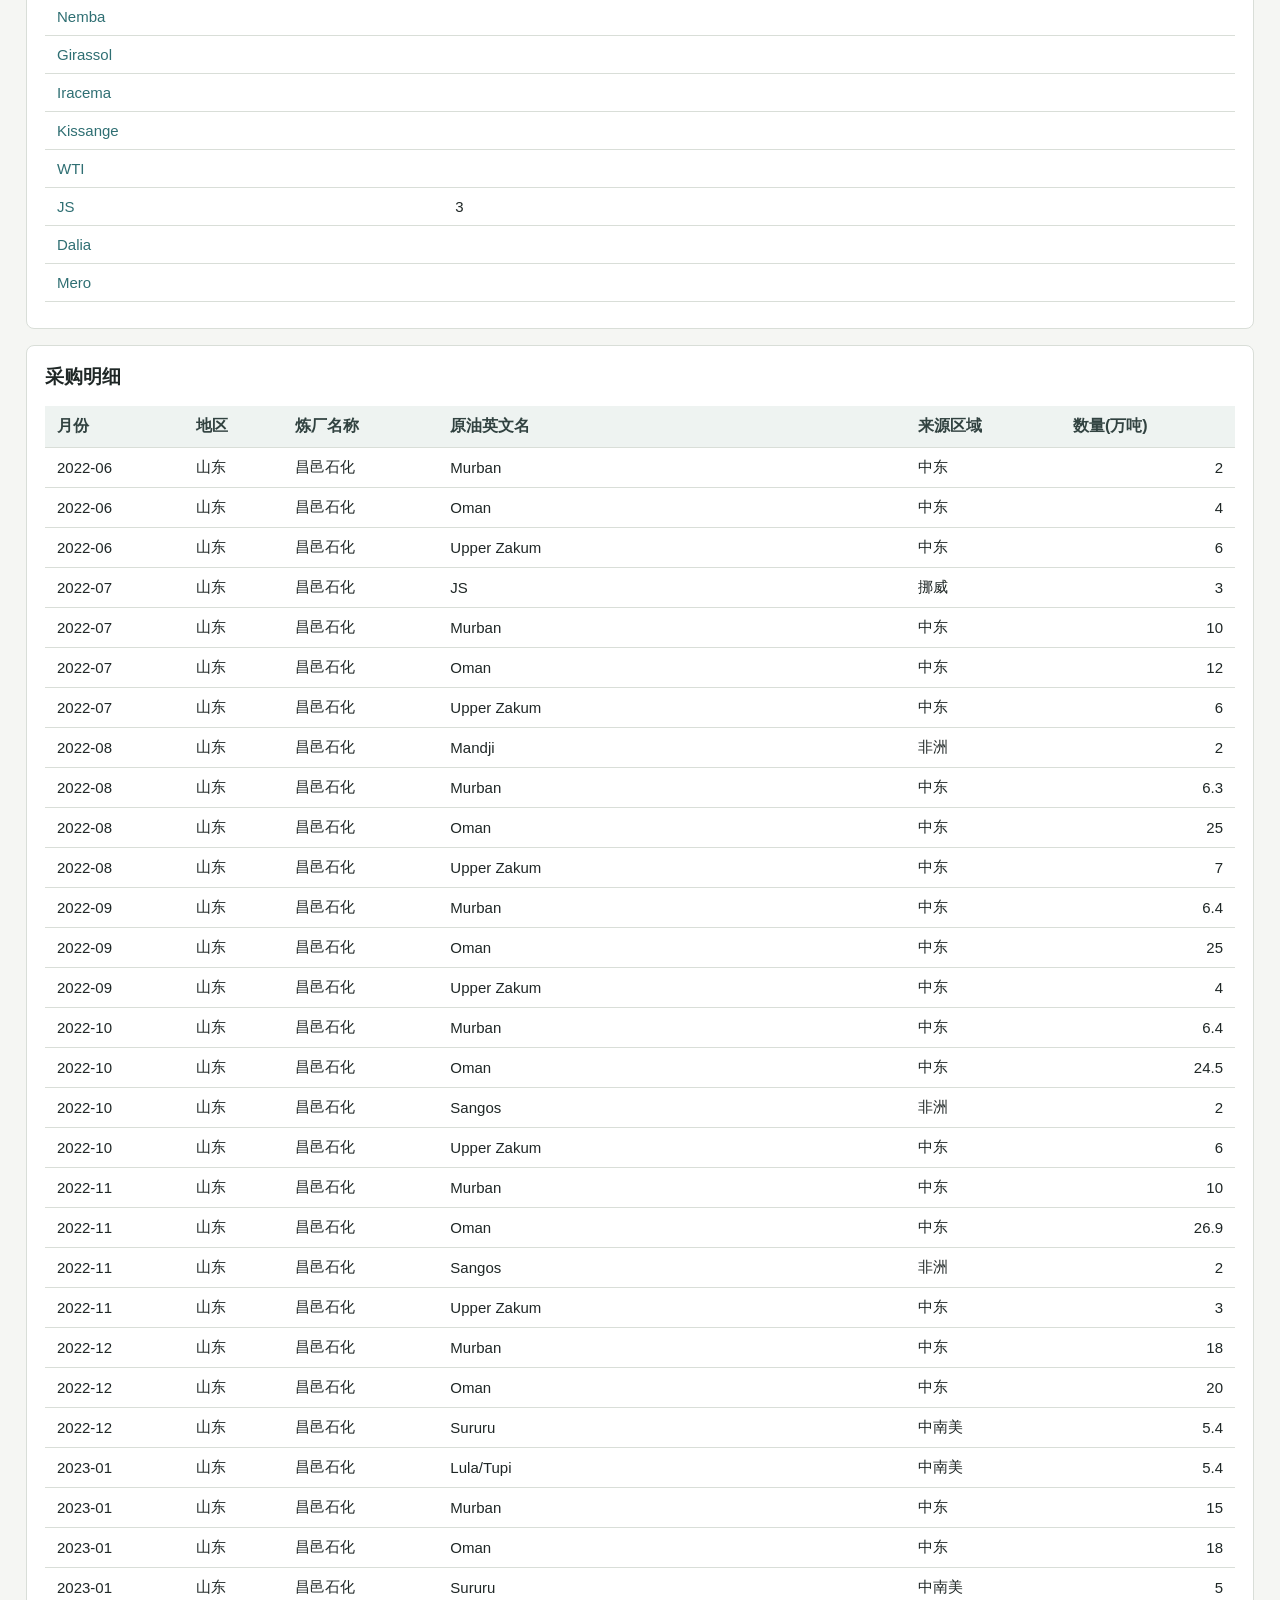
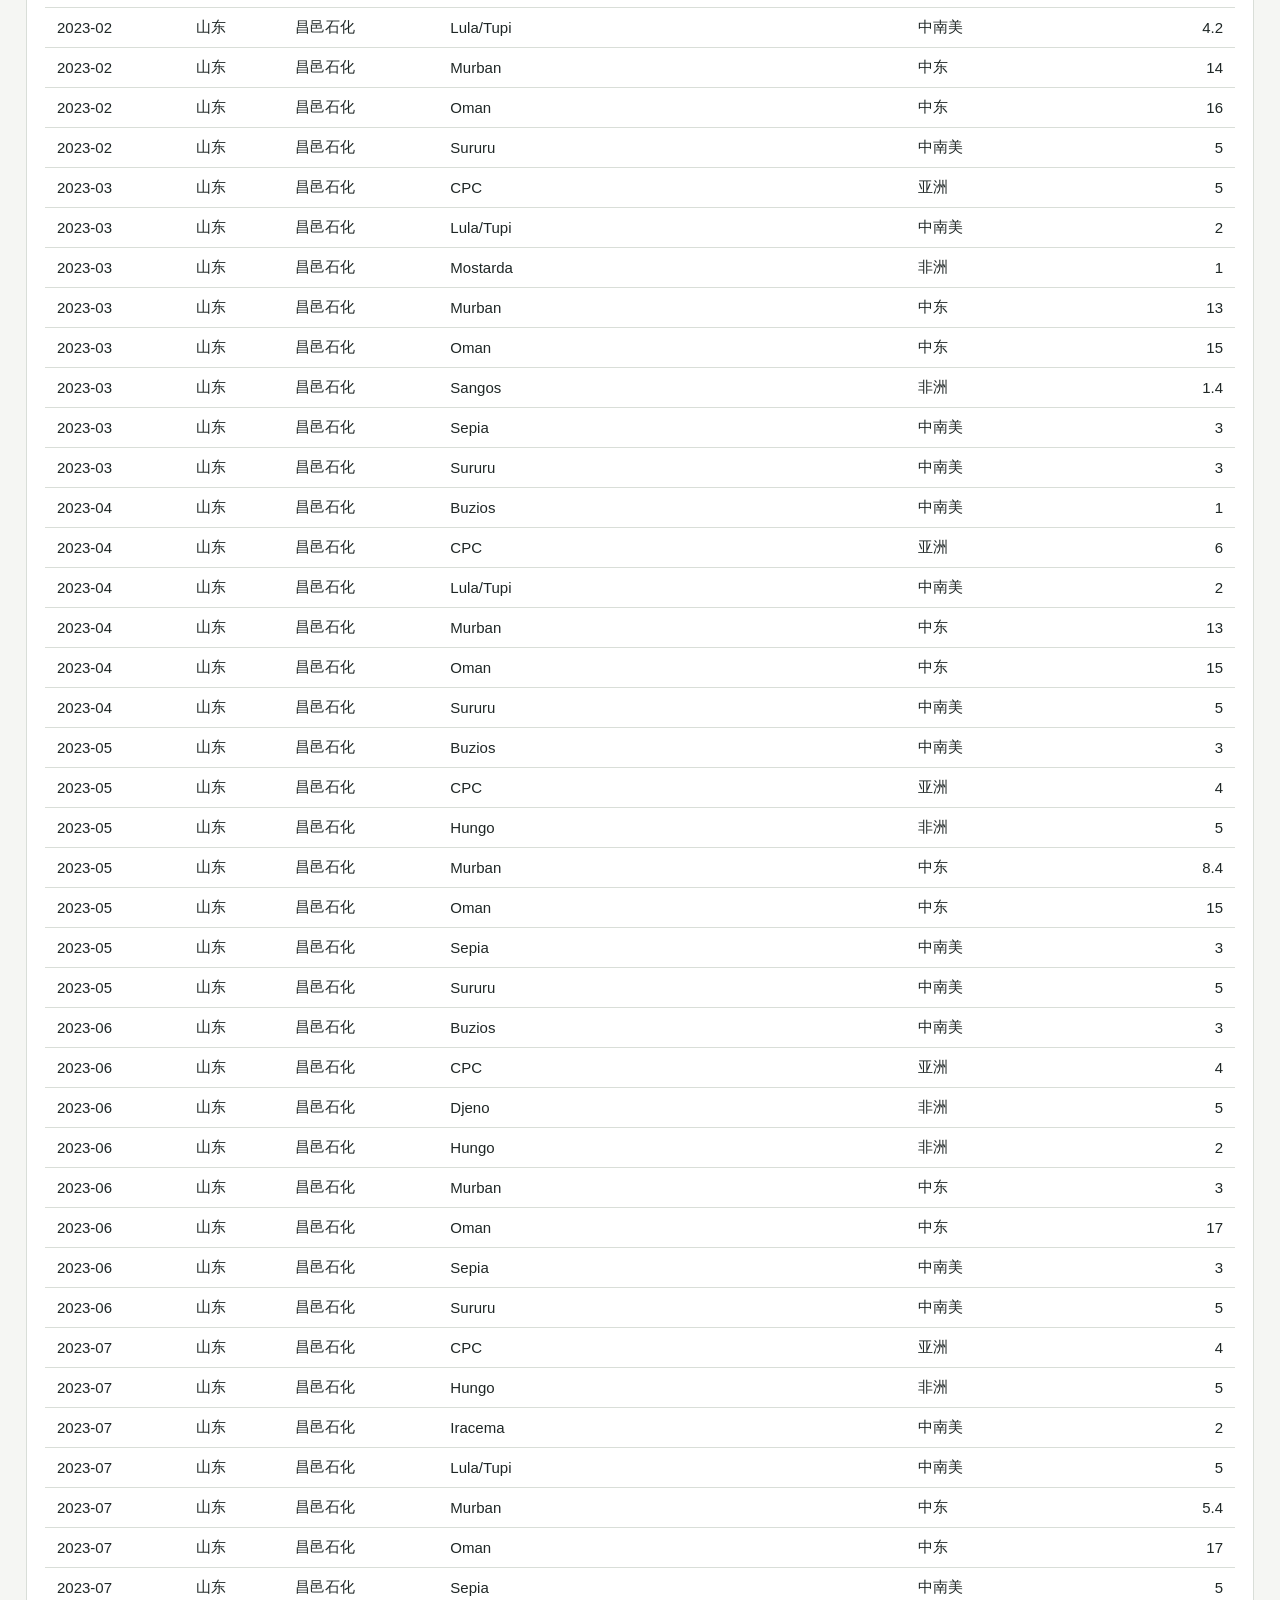
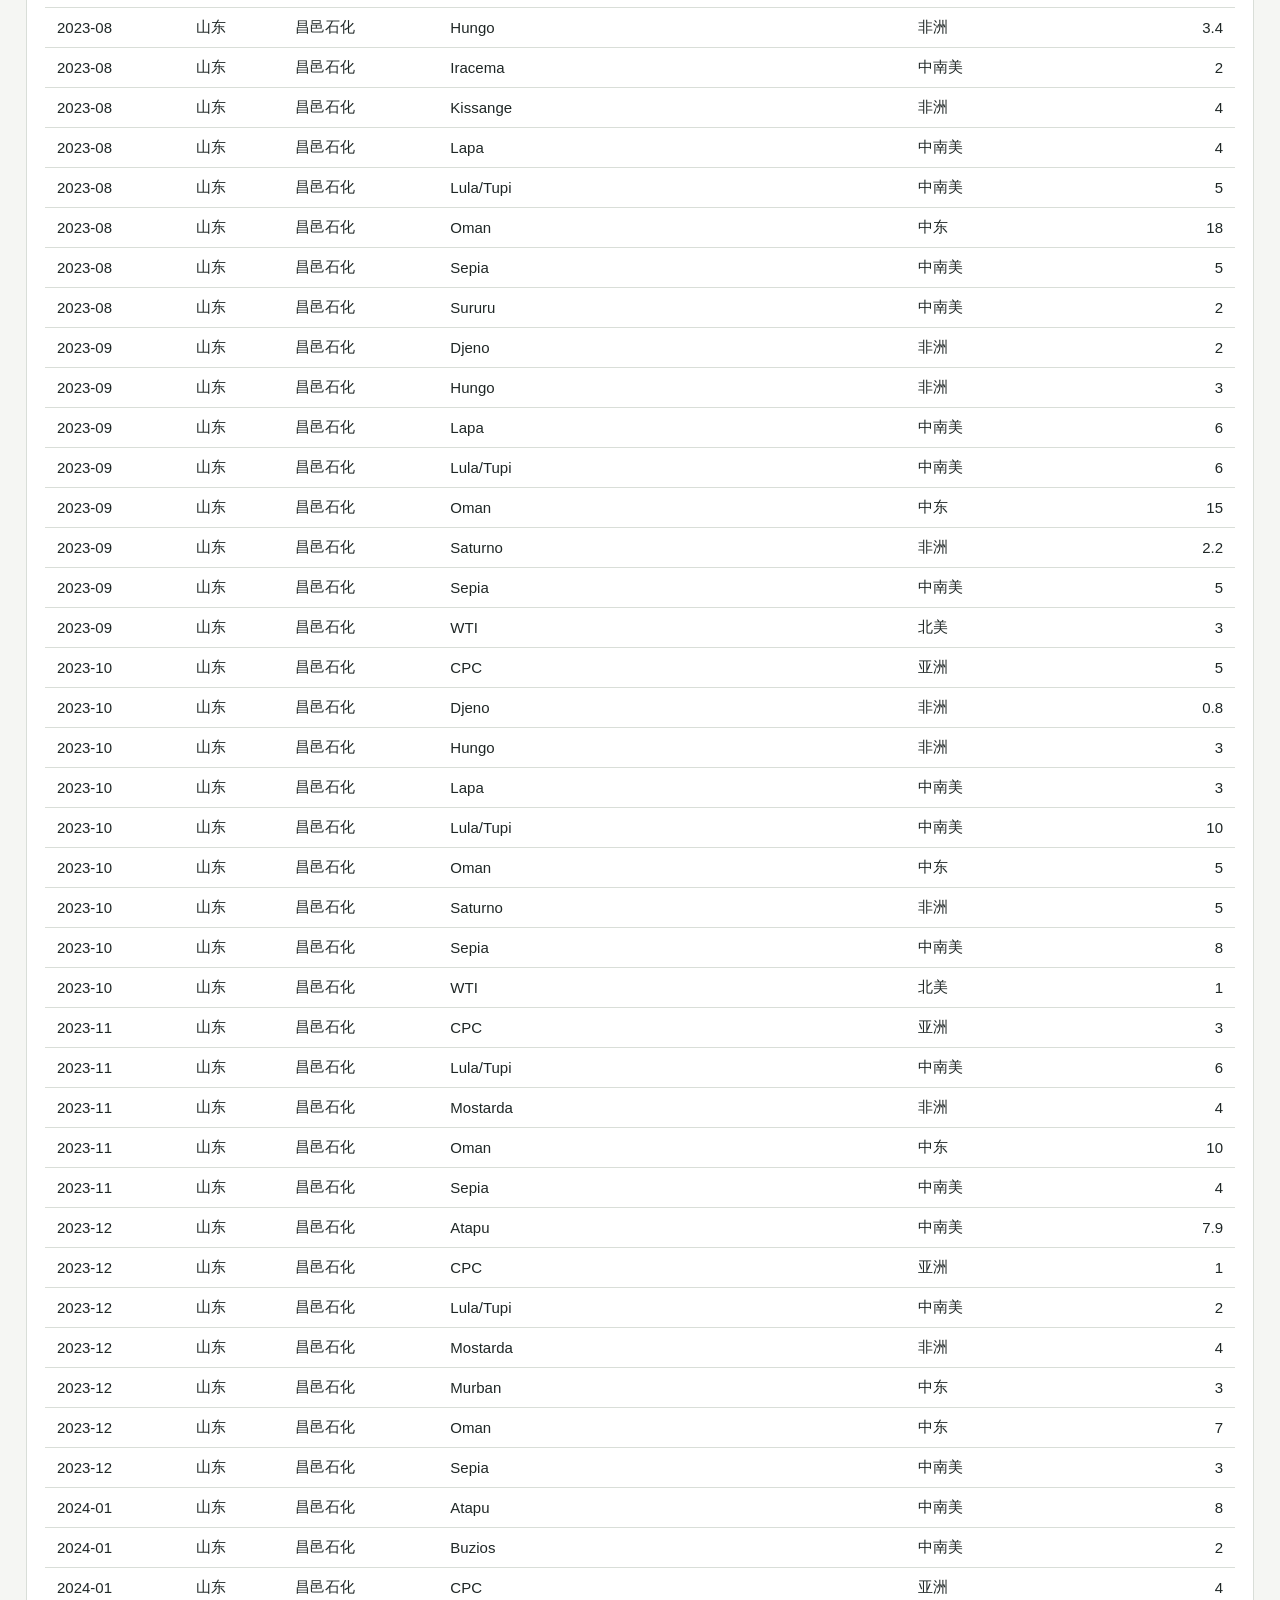
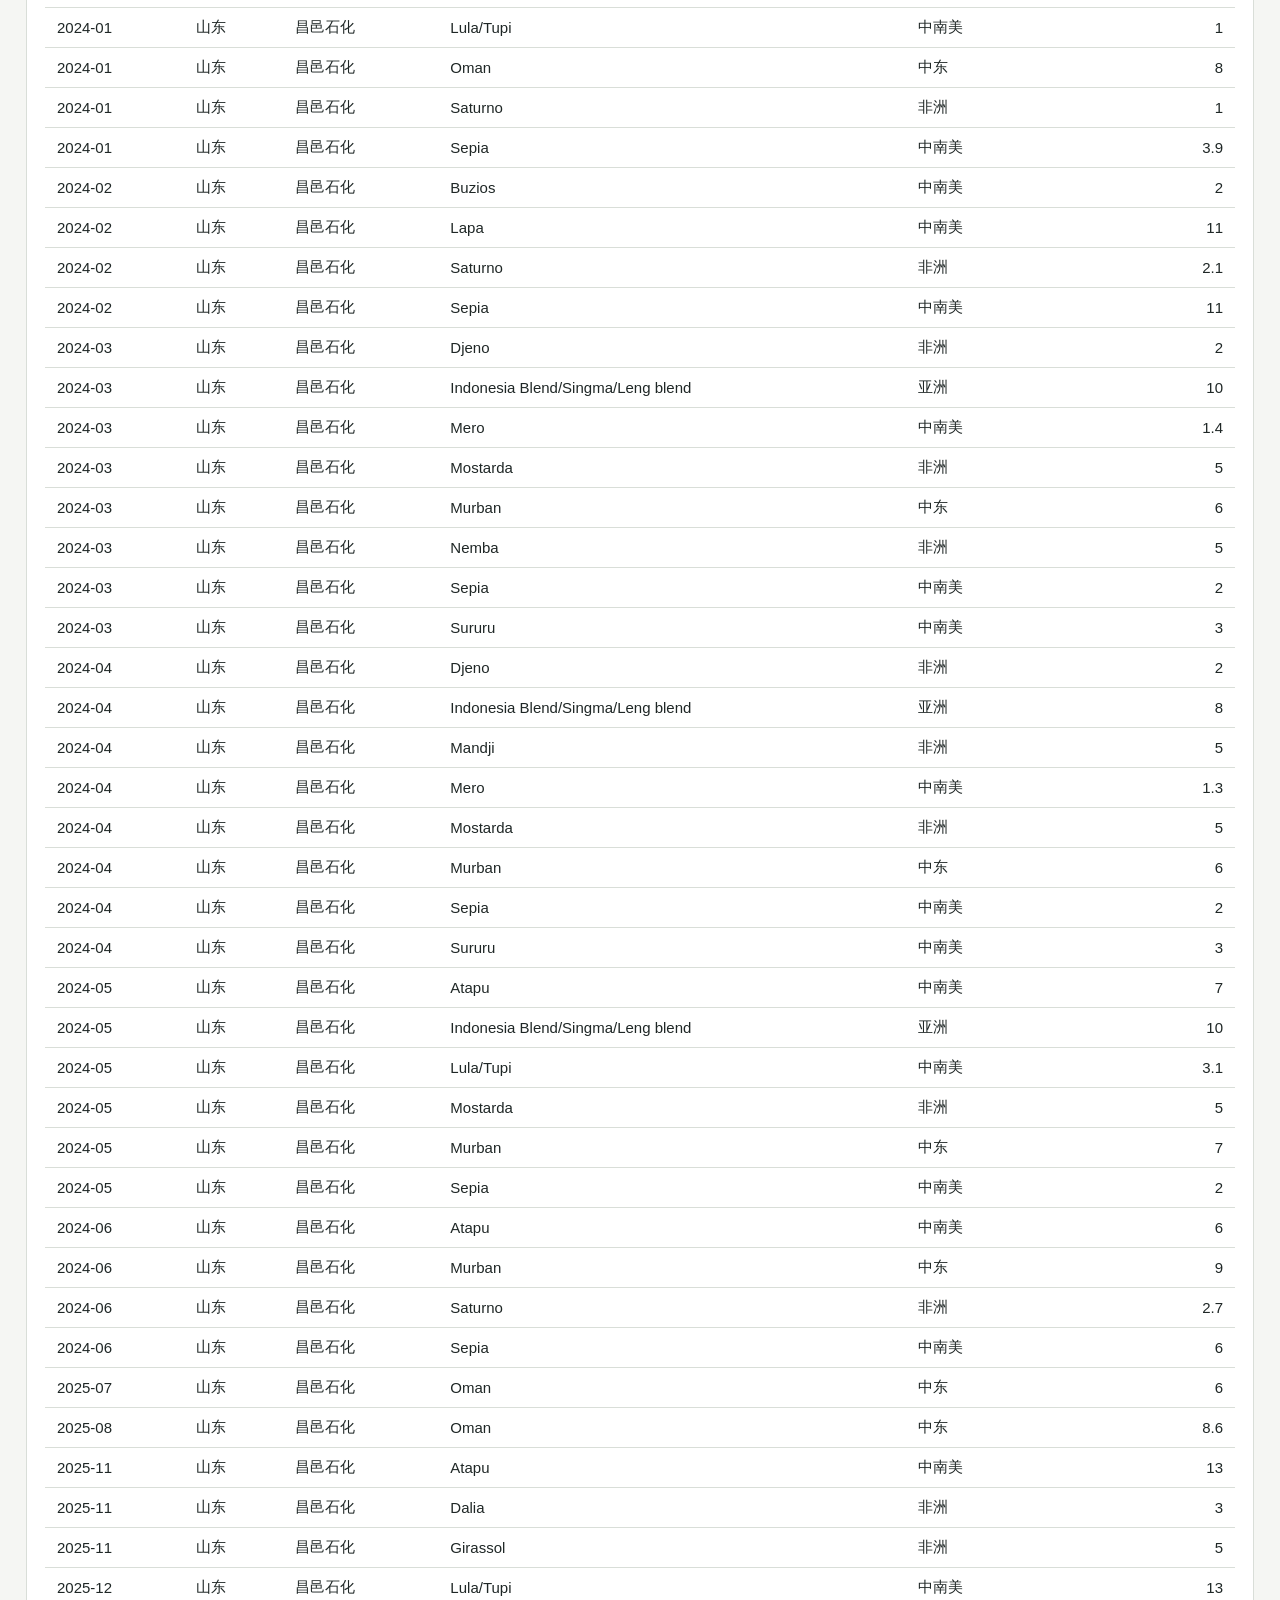
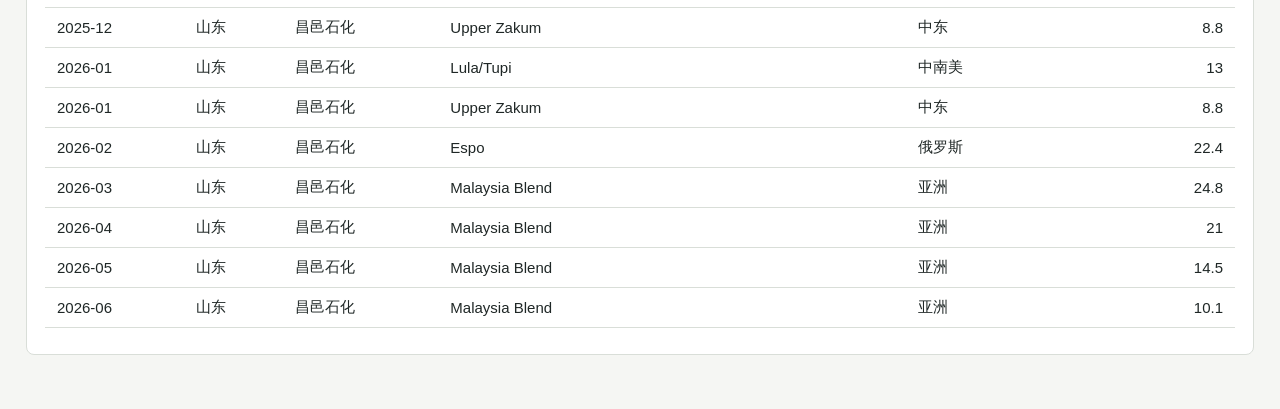
==== commit 7d279564: "Improve oil mix chart styling" ====
--- a/web/index.html
+++ b/web/index.html
@@ -103,7 +103,7 @@
       </section>
     </main>
 
-    <script src="app.js?v=20260717b"></script>
+    <script src="app.js?v=20260717c"></script>
   </body>
 </html>
 
@@ -111,3 +111,4 @@
 
 
 
+
